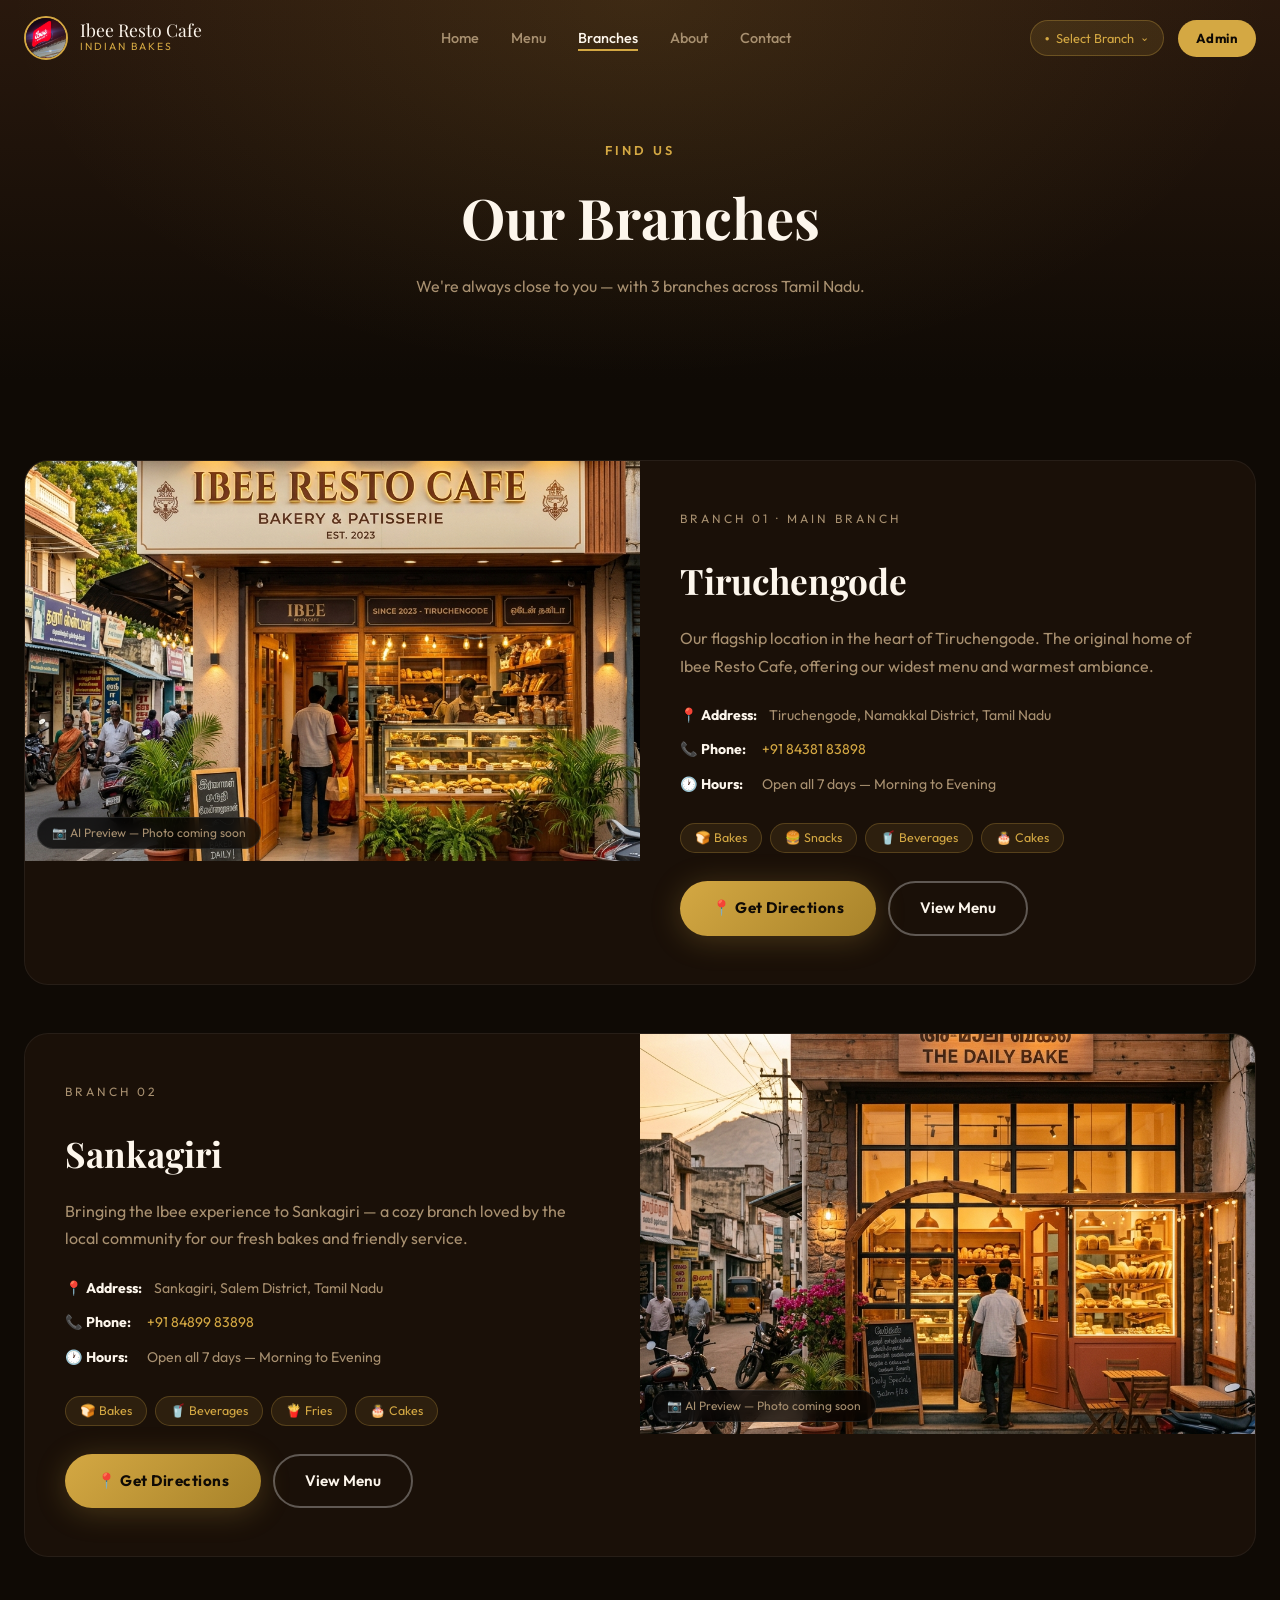
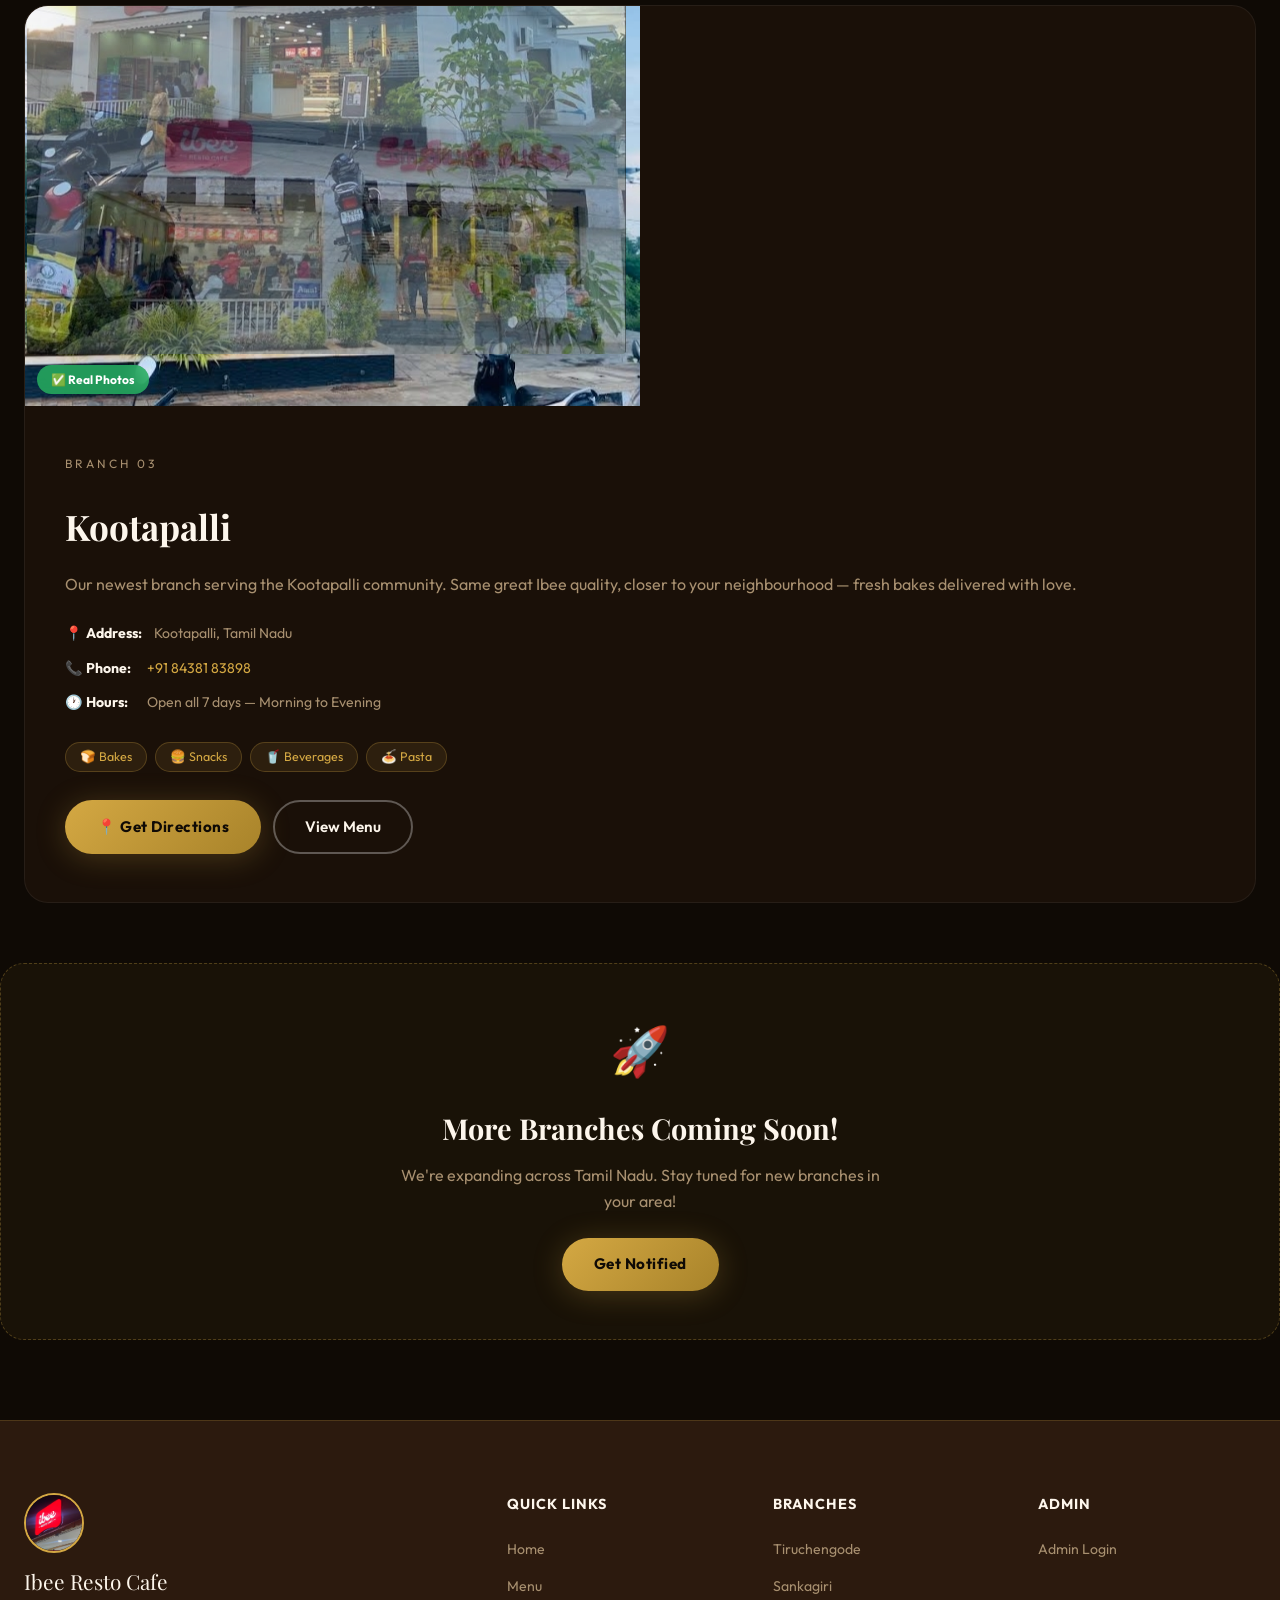
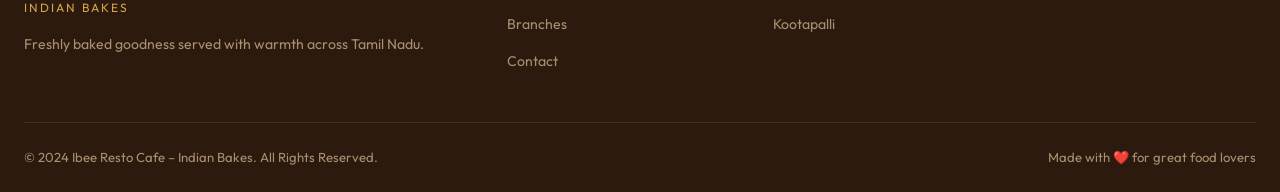
==== branches.html @ 0e2c8b27 "first commit" ====
<!DOCTYPE html>
<html lang="en">
<head>
  <meta charset="UTF-8" />
  <meta name="viewport" content="width=device-width, initial-scale=1.0" />
  <title>Our Branches – Ibee Resto Cafe | Tiruchengode | Sankagiri | Kootapalli</title>
  <meta name="description" content="Find your nearest Ibee Resto Cafe – Indian Bakes branch. Located in Tiruchengode, Sankagiri and Kootapalli. Get directions and contact info." />
  <link rel="icon" href="images/logo.jpg" type="image/jpeg" />
  <link rel="preconnect" href="https://fonts.googleapis.com" />
  <link rel="preconnect" href="https://fonts.gstatic.com" crossorigin />
  <link href="https://fonts.googleapis.com/css2?family=Playfair+Display:ital,wght@0,400;0,600;0,700;1,400&family=Outfit:wght@300;400;500;600;700&display=swap" rel="stylesheet" />
  <link rel="stylesheet" href="css/style.css" />
</head>
<body>

  <!-- NAVBAR -->
  <nav class="navbar scrolled" id="navbar">
    <div class="nav-container">
      <a href="index.html" class="nav-logo">
        <img src="images/logo.jpg" alt="Ibee Logo" class="nav-logo-img" />
        <div class="nav-logo-text">
          <span class="nav-brand">Ibee Resto Cafe</span>
          <span class="nav-tagline">Indian Bakes</span>
        </div>
      </a>
      <ul class="nav-links" id="nav-links">
        <li><a href="index.html" class="nav-link">Home</a></li>
        <li><a href="menu.html" class="nav-link">Menu</a></li>
        <li><a href="branches.html" class="nav-link active">Branches</a></li>
        <li><a href="index.html#about" class="nav-link">About</a></li>
        <li><a href="index.html#contact" class="nav-link">Contact</a></li>
      </ul>
      <div class="nav-actions">
        <div class="branch-indicator" id="nav-branch-indicator" onclick="changeBranch()">
          <span class="bi-dot">●</span>
          <span id="current-branch-nav">Select Branch</span>
          <span class="bi-arrow">⌄</span>
        </div>
        <a href="admin/login.html" class="btn-admin">Admin</a>
        <button class="hamburger" id="hamburger" onclick="toggleMenu()">
          <span></span><span></span><span></span>
        </button>
      </div>
    </div>
  </nav>

  <!-- BRANCH OVERLAY -->
  <div id="branch-overlay" class="branch-overlay">
    <div class="branch-overlay-inner">
      <div class="branch-logo-wrap">
        <img src="images/logo.jpg" alt="Ibee Resto Cafe Logo" class="branch-logo" />
        <h1 class="branch-title">Ibee Resto Cafe</h1>
        <p class="branch-subtitle">Indian Bakes</p>
      </div>
      <div class="branch-card">
        <p class="branch-prompt">🗺️ Select Your Nearest Branch</p>
        <div class="branch-detect-row">
          <button id="detect-location-btn" class="btn-detect" onclick="detectLocation()">
            <span class="icon">📍</span> Auto Detect Location
          </button>
          <span class="or-divider">or</span>
          <span class="manual-label">choose manually</span>
        </div>
        <div class="branch-grid">
          <button class="branch-btn" onclick="selectBranch('tiruchengode')" id="branch-tiruchengode">
            <span class="branch-icon">🏪</span>
            <span class="branch-name">Tiruchengode</span>
            <span class="branch-tag">Main Branch</span>
          </button>
          <button class="branch-btn" onclick="selectBranch('sankagiri')" id="branch-sankagiri">
            <span class="branch-icon">🏪</span>
            <span class="branch-name">Sankagiri</span>
            <span class="branch-tag">Branch</span>
          </button>
          <button class="branch-btn" onclick="selectBranch('kootapalli')" id="branch-kootapalli">
            <span class="branch-icon">🏪</span>
            <span class="branch-name">Kootapalli</span>
            <span class="branch-tag">Branch</span>
          </button>
        </div>
        <p class="branch-note" id="detect-status"></p>
      </div>
    </div>
  </div>

  <!-- PAGE HERO -->
  <div class="page-hero">
    <div class="page-hero-content">
      <p class="section-eyebrow">Find Us</p>
      <h1 class="page-hero-title">Our Branches</h1>
      <p class="page-hero-desc">We're always close to you — with 3 branches across Tamil Nadu.</p>
    </div>
  </div>

  <!-- BRANCHES PAGE -->
  <main class="branches-page">
    <div class="branches-section">
      <div class="container">

        <!-- Branch 1: Tiruchengode -->
        <div class="branch-detail-card" id="tiruchengode">
          <div class="branch-detail-inner">
            <div class="branch-img-wrap">
              <img src="images/tiruchengode_branch.png" alt="Tiruchengode Branch" />
              <div class="branch-img-label">📷 AI Preview — Photo coming soon</div>
            </div>
            <div class="branch-info">
              <p class="branch-number">Branch 01 · Main Branch</p>
              <h2>Tiruchengode</h2>
              <p>Our flagship location in the heart of Tiruchengode. The original home of Ibee Resto Cafe, offering our widest menu and warmest ambiance.</p>
              <div class="branch-details-list">
                <div class="branch-detail-item">
                  <strong>📍 Address:</strong>
                  <span>Tiruchengode, Namakkal District, Tamil Nadu</span>
                </div>
                <div class="branch-detail-item">
                  <strong>📞 Phone:</strong>
                  <span><a href="tel:+918438183898" style="color:var(--gold);">+91 84381 83898</a></span>
                </div>
                <div class="branch-detail-item">
                  <strong>🕐 Hours:</strong>
                  <span>Open all 7 days — Morning to Evening</span>
                </div>
              </div>
              <div class="branch-menu-pills">
                <span class="branch-pill">🍞 Bakes</span>
                <span class="branch-pill">🍔 Snacks</span>
                <span class="branch-pill">🥤 Beverages</span>
                <span class="branch-pill">🎂 Cakes</span>
              </div>
              <div class="branch-actions">
                <a href="https://maps.google.com/?q=Tiruchengode,Tamil+Nadu" target="_blank" rel="noopener" class="btn-primary">📍 Get Directions</a>
                <a href="menu.html" class="btn-outline" onclick="localStorage.setItem('ibee_branch','tiruchengode')">View Menu</a>
              </div>
            </div>
          </div>
        </div>

        <!-- Branch 2: Sankagiri -->
        <div class="branch-detail-card" id="sankagiri">
          <div class="branch-detail-inner reverse">
            <div class="branch-img-wrap">
              <img src="images/sankagiri_branch.png" alt="Sankagiri Branch" />
              <div class="branch-img-label">📷 AI Preview — Photo coming soon</div>
            </div>
            <div class="branch-info">
              <p class="branch-number">Branch 02</p>
              <h2>Sankagiri</h2>
              <p>Bringing the Ibee experience to Sankagiri — a cozy branch loved by the local community for our fresh bakes and friendly service.</p>
              <div class="branch-details-list">
                <div class="branch-detail-item">
                  <strong>📍 Address:</strong>
                  <span>Sankagiri, Salem District, Tamil Nadu</span>
                </div>
                <div class="branch-detail-item">
                  <strong>📞 Phone:</strong>
                  <span><a href="tel:+918489983898" style="color:var(--gold);">+91 84899 83898</a></span>
                </div>
                <div class="branch-detail-item">
                  <strong>🕐 Hours:</strong>
                  <span>Open all 7 days — Morning to Evening</span>
                </div>
              </div>
              <div class="branch-menu-pills">
                <span class="branch-pill">🍞 Bakes</span>
                <span class="branch-pill">🥤 Beverages</span>
                <span class="branch-pill">🍟 Fries</span>
                <span class="branch-pill">🎂 Cakes</span>
              </div>
              <div class="branch-actions">
                <a href="https://maps.google.com/?q=Sankagiri,Salem,Tamil+Nadu" target="_blank" rel="noopener" class="btn-primary">📍 Get Directions</a>
                <a href="menu.html" class="btn-outline" onclick="localStorage.setItem('ibee_branch','sankagiri')">View Menu</a>
              </div>
            </div>
          </div>
        </div>

        <!-- Branch 3: Kootapalli -->
        <div class="branch-detail-card" id="kootapalli">
          <div class="branch-detail-inner">
            <!-- Kootapalli: Real photos (uploaded by owner) -->
            <div class="branch-img-wrap kootapalli-gallery">
              <img src="images/cafe_exterior1.jpg" alt="Kootapalli Branch" class="kootapalli-main-img active" />
              <img src="images/cafe_exterior2.jpg" alt="Kootapalli Branch" class="kootapalli-main-img" />
              <img src="images/cafe_exterior3.jpg" alt="Kootapalli Branch" class="kootapalli-main-img" />
              <div class="kootapalli-thumbs">
                <img src="images/cafe_exterior1.jpg" onclick="switchKoot(0)" class="koot-thumb active" />
                <img src="images/cafe_exterior2.jpg" onclick="switchKoot(1)" class="koot-thumb" />
                <img src="images/cafe_exterior3.jpg" onclick="switchKoot(2)" class="koot-thumb" />
              </div>
              <div class="branch-img-real-badge">✅ Real Photos</div>
            </div>
            </div>
            <div class="branch-info">
              <p class="branch-number">Branch 03</p>
              <h2>Kootapalli</h2>
              <p>Our newest branch serving the Kootapalli community. Same great Ibee quality, closer to your neighbourhood — fresh bakes delivered with love.</p>
              <div class="branch-details-list">
                <div class="branch-detail-item">
                  <strong>📍 Address:</strong>
                  <span>Kootapalli, Tamil Nadu</span>
                </div>
                <div class="branch-detail-item">
                  <strong>📞 Phone:</strong>
                  <span><a href="tel:+918438183898" style="color:var(--gold);">+91 84381 83898</a></span>
                </div>
                <div class="branch-detail-item">
                  <strong>🕐 Hours:</strong>
                  <span>Open all 7 days — Morning to Evening</span>
                </div>
              </div>
              <div class="branch-menu-pills">
                <span class="branch-pill">🍞 Bakes</span>
                <span class="branch-pill">🍔 Snacks</span>
                <span class="branch-pill">🥤 Beverages</span>
                <span class="branch-pill">🍝 Pasta</span>
              </div>
              <div class="branch-actions">
                <a href="https://maps.google.com/?q=Kootapalli,Tamil+Nadu" target="_blank" rel="noopener" class="btn-primary">📍 Get Directions</a>
                <a href="menu.html" class="btn-outline" onclick="localStorage.setItem('ibee_branch','kootapalli')">View Menu</a>
              </div>
            </div>
          </div>
        </div>

        <!-- More Branches Coming Soon -->
        <div style="text-align:center; margin-top:60px; padding:48px; background:rgba(212,168,67,0.05); border:1px dashed rgba(212,168,67,0.3); border-radius:24px;">
          <div style="font-size:3rem;margin-bottom:16px;">🚀</div>
          <h3 style="font-family:var(--font-display);font-size:1.8rem;color:var(--cream);margin-bottom:12px;">More Branches Coming Soon!</h3>
          <p style="color:var(--text-muted);max-width:480px;margin:0 auto 24px;">We're expanding across Tamil Nadu. Stay tuned for new branches in your area!</p>
          <a href="index.html#contact" class="btn-primary">Get Notified</a>
        </div>

      </div>
    </div>
  </main>

  <!-- FOOTER -->
  <footer class="footer">
    <div class="container">
      <div class="footer-grid">
        <div class="footer-brand">
          <img src="images/logo.jpg" alt="Ibee Logo" class="footer-logo" />
          <p class="footer-brand-name">Ibee Resto Cafe</p>
          <p class="footer-tagline">Indian Bakes</p>
          <p class="footer-desc">Freshly baked goodness served with warmth across Tamil Nadu.</p>
        </div>
        <div class="footer-links-col">
          <h4>Quick Links</h4>
          <ul>
            <li><a href="index.html">Home</a></li>
            <li><a href="menu.html">Menu</a></li>
            <li><a href="branches.html">Branches</a></li>
            <li><a href="index.html#contact">Contact</a></li>
          </ul>
        </div>
        <div class="footer-links-col">
          <h4>Branches</h4>
          <ul>
            <li><a href="#tiruchengode">Tiruchengode</a></li>
            <li><a href="#sankagiri">Sankagiri</a></li>
            <li><a href="#kootapalli">Kootapalli</a></li>
          </ul>
        </div>
        <div class="footer-links-col">
          <h4>Admin</h4>
          <ul>
            <li><a href="admin/login.html">Admin Login</a></li>
          </ul>
        </div>
      </div>
      <div class="footer-bottom">
        <p>© 2024 Ibee Resto Cafe – Indian Bakes. All Rights Reserved.</p>
        <p>Made with ❤️ for great food lovers</p>
      </div>
    </div>
  </footer>

  <script src="js/main.js"></script>
  <script>
    // Kootapalli branch photo gallery switcher
    function switchKoot(index) {
      document.querySelectorAll('.kootapalli-main-img').forEach((img, i) => {
        img.classList.toggle('active', i === index);
      });
      document.querySelectorAll('.koot-thumb').forEach((thumb, i) => {
        thumb.classList.toggle('active', i === index);
      });
    }
  </script>
</body>
</html>
---- css/style.css ----
/* ===================================================
   IBEE RESTO CAFE – INDIAN BAKES | Main Stylesheet
   =================================================== */

/* ---- CSS Variables ---- */
:root {
  --gold: #D4A843;
  --gold-light: #F0C96A;
  --gold-dark: #A8832A;
  --brown: #2C1A0E;
  --brown-mid: #4A2C14;
  --cream: #FDF6EC;
  --cream-dark: #F5E6CC;
  --dark: #0F0A05;
  --dark-card: #1A1008;
  --dark-surface: #231507;
  --text-light: #F5E6CC;
  --text-muted: #A89070;
  --text-dark: #1A0E05;
  --red: #E74C3C;
  --green: #27AE60;
  --white: #FFFFFF;
  --shadow-gold: 0 4px 30px rgba(212,168,67,0.25);
  --shadow-card: 0 8px 40px rgba(0,0,0,0.4);
  --radius: 16px;
  --radius-sm: 8px;
  --radius-pill: 50px;
  --transition: all 0.35s cubic-bezier(0.4,0,0.2,1);
  --font-display: 'Playfair Display', Georgia, serif;
  --font-body: 'Outfit', sans-serif;
}

/* ---- Reset ---- */
*, *::before, *::after { box-sizing: border-box; margin: 0; padding: 0; }
html { scroll-behavior: smooth; font-size: 16px; }
body {
  font-family: var(--font-body);
  background: var(--dark);
  color: var(--text-light);
  overflow-x: hidden;
  line-height: 1.6;
}
img { max-width: 100%; display: block; object-fit: cover; }
a { text-decoration: none; color: inherit; }
ul { list-style: none; }
button { cursor: pointer; font-family: var(--font-body); border: none; outline: none; }

/* ---- Utility ---- */
.container { max-width: 1280px; margin: 0 auto; padding: 0 24px; }
.section { padding: 100px 0; }
.section-header { text-align: center; margin-bottom: 60px; }
.section-eyebrow {
  font-size: 0.8rem; font-weight: 600; letter-spacing: 3px;
  text-transform: uppercase; color: var(--gold); margin-bottom: 12px;
}
.section-title {
  font-family: var(--font-display); font-size: clamp(2rem, 4vw, 3rem);
  color: var(--cream); line-height: 1.2; margin-bottom: 16px;
}
.section-title em { color: var(--gold); font-style: italic; }
.section-desc { color: var(--text-muted); font-size: 1.05rem; max-width: 560px; margin: 0 auto; }

/* ================================================================
   BRANCH OVERLAY
   ================================================================ */
.branch-overlay {
  position: fixed; inset: 0; z-index: 9999;
  background: linear-gradient(135deg, #0F0A05 0%, #2C1A0E 50%, #0F0A05 100%);
  display: flex; align-items: center; justify-content: center;
  opacity: 0; pointer-events: none;
  transition: opacity 0.5s ease;
}
.branch-overlay.active { opacity: 1; pointer-events: all; }
.branch-overlay-inner {
  display: flex; flex-direction: column; align-items: center; gap: 40px;
  padding: 40px 24px; max-width: 600px; width: 100%;
  animation: fadeUp 0.6s ease 0.2s both;
}
.branch-logo-wrap { text-align: center; }
.branch-logo {
  width: 90px; height: 90px; border-radius: 50%; object-fit: cover;
  border: 3px solid var(--gold); box-shadow: 0 0 30px rgba(212,168,67,0.4);
  margin: 0 auto 16px;
}
.branch-title {
  font-family: var(--font-display); font-size: 2.2rem; color: var(--cream);
  line-height: 1.1;
}
.branch-subtitle { color: var(--gold); font-size: 0.9rem; letter-spacing: 3px; text-transform: uppercase; margin-top: 4px; }
.branch-card {
  background: rgba(255,255,255,0.04); border: 1px solid rgba(212,168,67,0.2);
  border-radius: 24px; padding: 40px 36px; width: 100%; text-align: center;
  backdrop-filter: blur(20px);
}
.branch-prompt { font-size: 1.1rem; color: var(--cream); margin-bottom: 24px; font-weight: 500; }
.branch-detect-row { display: flex; align-items: center; justify-content: center; gap: 16px; margin-bottom: 28px; flex-wrap: wrap; }
.btn-detect {
  background: rgba(212,168,67,0.15); border: 1px solid var(--gold);
  color: var(--gold); padding: 10px 20px; border-radius: var(--radius-pill);
  font-size: 0.9rem; font-weight: 500; transition: var(--transition);
  display: flex; align-items: center; gap: 8px;
}
.btn-detect:hover { background: var(--gold); color: var(--dark); }
.or-divider { color: var(--text-muted); font-size: 0.85rem; }
.manual-label { color: var(--text-muted); font-size: 0.85rem; font-style: italic; }
.branch-grid { display: grid; grid-template-columns: repeat(3, 1fr); gap: 16px; }
.branch-btn {
  background: rgba(255,255,255,0.04); border: 1px solid rgba(212,168,67,0.2);
  border-radius: var(--radius); padding: 20px 12px; color: var(--cream);
  display: flex; flex-direction: column; align-items: center; gap: 8px;
  transition: var(--transition); cursor: pointer;
}
.branch-btn:hover, .branch-btn.selected {
  background: rgba(212,168,67,0.15); border-color: var(--gold);
  transform: translateY(-4px); box-shadow: var(--shadow-gold);
}
.branch-icon { font-size: 1.8rem; }
.branch-name { font-weight: 600; font-size: 0.95rem; }
.branch-tag { font-size: 0.7rem; color: var(--gold); background: rgba(212,168,67,0.15); padding: 2px 8px; border-radius: 20px; }
.branch-note { margin-top: 16px; font-size: 0.85rem; color: var(--text-muted); min-height: 20px; }

/* ================================================================
   NAVBAR
   ================================================================ */
.navbar {
  position: fixed; top: 0; left: 0; right: 0; z-index: 1000;
  padding: 16px 0;
  transition: var(--transition);
  background: transparent;
}
.navbar.scrolled {
  background: rgba(15,10,5,0.95);
  backdrop-filter: blur(20px);
  padding: 10px 0;
  border-bottom: 1px solid rgba(212,168,67,0.15);
  box-shadow: 0 4px 30px rgba(0,0,0,0.4);
}
.nav-container {
  max-width: 1280px; margin: 0 auto; padding: 0 24px;
  display: flex; align-items: center; justify-content: space-between; gap: 24px;
}
.nav-logo { display: flex; align-items: center; gap: 12px; }
.nav-logo-img { width: 44px; height: 44px; border-radius: 50%; object-fit: cover; border: 2px solid var(--gold); }
.nav-brand { display: block; font-family: var(--font-display); font-size: 1.1rem; color: var(--cream); line-height: 1.1; }
.nav-tagline { display: block; font-size: 0.65rem; letter-spacing: 2px; text-transform: uppercase; color: var(--gold); }
.nav-links { display: flex; align-items: center; gap: 32px; }
.nav-link { font-size: 0.9rem; font-weight: 500; color: var(--text-muted); transition: var(--transition); position: relative; }
.nav-link::after {
  content: ''; position: absolute; bottom: -4px; left: 0; width: 0; height: 2px;
  background: var(--gold); transition: var(--transition);
}
.nav-link:hover, .nav-link.active { color: var(--cream); }
.nav-link:hover::after, .nav-link.active::after { width: 100%; }
.nav-actions { display: flex; align-items: center; gap: 14px; }
.branch-indicator {
  display: flex; align-items: center; gap: 6px;
  background: rgba(212,168,67,0.12); border: 1px solid rgba(212,168,67,0.3);
  border-radius: var(--radius-pill); padding: 7px 14px;
  font-size: 0.8rem; color: var(--gold); cursor: pointer; transition: var(--transition);
}
.branch-indicator:hover { background: rgba(212,168,67,0.22); }
.bi-dot { font-size: 0.5rem; animation: pulse 2s infinite; }
.bi-arrow { font-size: 0.7rem; }
.btn-admin {
  background: var(--gold); color: var(--dark); padding: 8px 18px;
  border-radius: var(--radius-pill); font-size: 0.82rem; font-weight: 700;
  transition: var(--transition); letter-spacing: 0.5px;
}
.btn-admin:hover { background: var(--gold-light); transform: translateY(-1px); box-shadow: var(--shadow-gold); }
.hamburger {
  display: none; flex-direction: column; gap: 5px;
  background: transparent; width: 30px; padding: 4px;
}
.hamburger span { display: block; height: 2px; background: var(--cream); border-radius: 2px; transition: var(--transition); }
.hamburger.open span:nth-child(1) { transform: rotate(45deg) translate(5px, 5px); }
.hamburger.open span:nth-child(2) { opacity: 0; }
.hamburger.open span:nth-child(3) { transform: rotate(-45deg) translate(5px, -5px); }

/* ================================================================
   HERO
   ================================================================ */
.hero {
  position: relative; min-height: 100vh;
  display: flex; align-items: center; justify-content: center; overflow: hidden;
}
.hero-bg-slider { position: absolute; inset: 0; }
.hero-slide {
  position: absolute; inset: 0;
  background-size: cover; background-position: center;
  opacity: 0; transition: opacity 1.2s ease;
}
.hero-slide.active { opacity: 1; }
.hero-overlay {
  position: absolute; inset: 0;
  background: linear-gradient(180deg, rgba(15,10,5,0.55) 0%, rgba(15,10,5,0.7) 60%, rgba(15,10,5,0.95) 100%);
  z-index: 1;
}
.hero-content {
  position: relative; z-index: 2; text-align: center;
  padding: 0 24px; max-width: 800px;
  animation: fadeUp 1s ease 0.3s both;
}
.hero-badge {
  display: inline-block; background: rgba(212,168,67,0.15);
  border: 1px solid rgba(212,168,67,0.4); border-radius: var(--radius-pill);
  padding: 8px 24px; font-size: 0.78rem; letter-spacing: 2px;
  text-transform: uppercase; color: var(--gold); margin-bottom: 24px;
}
.hero-title { font-family: var(--font-display); line-height: 1.1; margin-bottom: 20px; }
.hero-title-main {
  display: block; font-size: clamp(2.8rem, 7vw, 5.5rem);
  color: var(--cream); text-shadow: 0 4px 20px rgba(0,0,0,0.5);
}
.hero-title-sub {
  display: block; font-size: clamp(1rem, 2.5vw, 1.6rem);
  color: var(--gold); letter-spacing: 6px; text-transform: uppercase;
  font-style: italic; margin-top: 8px;
}
.hero-desc { color: rgba(245,230,204,0.8); font-size: 1.1rem; margin-bottom: 36px; line-height: 1.7; }
.hero-branch-tag { color: var(--gold); display: block; margin-top: 8px; font-size: 0.95rem; }
.hero-cta { display: flex; gap: 16px; justify-content: center; flex-wrap: wrap; }
.hero-scroll-hint {
  position: absolute; bottom: 32px; left: 50%; transform: translateX(-50%);
  z-index: 2; text-align: center; color: var(--text-muted); font-size: 0.75rem;
  letter-spacing: 2px; text-transform: uppercase;
}
.scroll-arrow { font-size: 1.2rem; animation: bounce 2s infinite; margin-top: 6px; }
.hero-slide-dots {
  position: absolute; bottom: 80px; left: 50%; transform: translateX(-50%);
  z-index: 2; display: flex; gap: 8px;
}

/* ================================================================
   BUTTONS
   ================================================================ */
.btn-primary {
  display: inline-flex; align-items: center; gap: 8px;
  background: linear-gradient(135deg, var(--gold), var(--gold-dark));
  color: var(--dark); padding: 14px 32px; border-radius: var(--radius-pill);
  font-weight: 700; font-size: 0.95rem; transition: var(--transition);
  letter-spacing: 0.5px; box-shadow: var(--shadow-gold);
}
.btn-primary:hover { transform: translateY(-3px); box-shadow: 0 8px 40px rgba(212,168,67,0.4); filter: brightness(1.1); }
.btn-outline {
  display: inline-flex; align-items: center; gap: 8px;
  background: transparent; color: var(--cream);
  border: 2px solid rgba(255,255,255,0.3); padding: 13px 30px;
  border-radius: var(--radius-pill); font-weight: 600; font-size: 0.95rem;
  transition: var(--transition);
}
.btn-outline:hover { border-color: var(--gold); color: var(--gold); transform: translateY(-3px); }
.btn-sm {
  display: inline-block; background: rgba(212,168,67,0.15);
  border: 1px solid rgba(212,168,67,0.4); color: var(--gold);
  padding: 7px 16px; border-radius: var(--radius-pill); font-size: 0.82rem;
  font-weight: 600; transition: var(--transition);
}
.btn-sm:hover { background: var(--gold); color: var(--dark); }

/* ================================================================
   FEATURES STRIP
   ================================================================ */
.features-strip {
  background: linear-gradient(90deg, var(--brown) 0%, var(--brown-mid) 50%, var(--brown) 100%);
  border-top: 1px solid rgba(212,168,67,0.2);
  border-bottom: 1px solid rgba(212,168,67,0.2);
  padding: 20px 0; display: flex; align-items: center;
  justify-content: center; gap: 32px; flex-wrap: wrap;
}
.feature-item { display: flex; align-items: center; gap: 10px; font-size: 0.9rem; font-weight: 500; color: var(--cream-dark); }
.feat-img { width: 36px; height: 36px; border-radius: 50%; object-fit: cover; border: 1px solid rgba(212,168,67,0.3); }
.feat-emoji { font-size: 1.4rem; }
.feat-divider { color: rgba(212,168,67,0.3); font-size: 1.2rem; }

/* ================================================================
   MENU SHOWCASE
   ================================================================ */
.menu-showcase { background: var(--dark); }
.menu-tabs { display: flex; justify-content: center; gap: 12px; margin-bottom: 48px; flex-wrap: wrap; }
.tab-btn {
  background: rgba(255,255,255,0.05); border: 1px solid rgba(255,255,255,0.1);
  color: var(--text-muted); padding: 10px 24px; border-radius: var(--radius-pill);
  font-size: 0.88rem; font-weight: 600; transition: var(--transition);
}
.tab-btn:hover { border-color: var(--gold); color: var(--gold); }
.tab-btn.active { background: var(--gold); border-color: var(--gold); color: var(--dark); }
.menu-grid {
  display: grid; grid-template-columns: repeat(auto-fill, minmax(300px, 1fr)); gap: 28px;
}
.menu-card {
  background: var(--dark-card); border: 1px solid rgba(255,255,255,0.06);
  border-radius: var(--radius); overflow: hidden; transition: var(--transition);
}
.menu-card:hover { transform: translateY(-8px); border-color: rgba(212,168,67,0.3); box-shadow: var(--shadow-card); }
.menu-card.hidden { display: none; }
.menu-card-img-wrap { position: relative; height: 220px; overflow: hidden; }
.menu-card-img-wrap img { width: 100%; height: 100%; object-fit: cover; transition: transform 0.5s ease; }
.menu-card:hover .menu-card-img-wrap img { transform: scale(1.08); }
.menu-badge {
  position: absolute; top: 12px; left: 12px;
  background: rgba(0,0,0,0.75); backdrop-filter: blur(8px);
  border-radius: var(--radius-pill); padding: 4px 12px; font-size: 0.75rem;
  font-weight: 600; border: 1px solid rgba(255,255,255,0.1);
}
.menu-card-body { padding: 20px; }
.menu-card-body h3 { font-family: var(--font-display); font-size: 1.2rem; color: var(--cream); margin-bottom: 8px; }
.menu-card-body p { font-size: 0.88rem; color: var(--text-muted); line-height: 1.5; margin-bottom: 16px; }
.menu-card-footer { display: flex; align-items: center; justify-content: space-between; }
.price { font-size: 1.25rem; font-weight: 700; color: var(--gold); }
.menu-cta { text-align: center; margin-top: 52px; }

/* ================================================================
   ABOUT SECTION
   ================================================================ */
.about-section { background: var(--dark-surface); }
.about-grid { display: grid; grid-template-columns: 1fr 1fr; gap: 80px; align-items: center; }
.about-images { position: relative; }
.about-img-main { width: 100%; height: 480px; border-radius: var(--radius); object-fit: cover; box-shadow: var(--shadow-card); }
.about-img-float {
  position: absolute; bottom: -30px; right: -30px;
  width: 200px; height: 200px; border-radius: var(--radius);
  object-fit: cover; border: 4px solid var(--dark-surface);
  box-shadow: var(--shadow-card);
}
.about-content { padding-left: 20px; }
.about-text { color: var(--text-muted); line-height: 1.8; margin-bottom: 20px; }
.about-stats { display: flex; align-items: center; gap: 24px; margin: 40px 0; }
.stat-item { text-align: center; }
.stat-num { display: block; font-family: var(--font-display); font-size: 2.5rem; color: var(--gold); line-height: 1; }
.stat-label { font-size: 0.8rem; color: var(--text-muted); text-transform: uppercase; letter-spacing: 1px; }
.stat-divider { width: 1px; height: 50px; background: rgba(212,168,67,0.2); }

/* ================================================================
   REVIEWS
   ================================================================ */
.reviews-section { background: var(--dark); }
.reviews-grid { display: grid; grid-template-columns: repeat(auto-fill, minmax(320px, 1fr)); gap: 24px; }
.review-card {
  background: var(--dark-card); border: 1px solid rgba(255,255,255,0.06);
  border-radius: var(--radius); padding: 28px; transition: var(--transition);
}
.review-card:hover { border-color: rgba(212,168,67,0.3); transform: translateY(-4px); }
.review-card.featured {
  background: linear-gradient(135deg, rgba(212,168,67,0.1), rgba(44,26,14,0.8));
  border-color: rgba(212,168,67,0.3);
}
.review-stars { color: var(--gold); font-size: 1.1rem; margin-bottom: 14px; letter-spacing: 2px; }
.review-text { color: var(--text-muted); font-size: 0.92rem; line-height: 1.7; margin-bottom: 20px; font-style: italic; }
.reviewer { display: flex; align-items: center; gap: 14px; }
.reviewer-img { width: 46px; height: 46px; border-radius: 50%; object-fit: cover; border: 2px solid rgba(212,168,67,0.3); }
.reviewer-name { display: block; font-weight: 600; color: var(--cream); font-size: 0.9rem; }
.reviewer-branch { display: block; font-size: 0.75rem; color: var(--gold); }

/* ================================================================
   GALLERY STRIP (Auto-scroll)
   ================================================================ */
.gallery-strip {
  overflow: hidden; background: var(--dark-surface);
  padding: 24px 0; border-top: 1px solid rgba(212,168,67,0.1);
  border-bottom: 1px solid rgba(212,168,67,0.1);
}
.gallery-track {
  display: flex; gap: 16px; width: max-content;
  animation: scrollGallery 30s linear infinite;
}
.gallery-track:hover { animation-play-state: paused; }
.gallery-track img {
  width: 220px; height: 160px; border-radius: var(--radius-sm);
  object-fit: cover; border: 1px solid rgba(212,168,67,0.15);
  flex-shrink: 0; transition: var(--transition);
}
.gallery-track img:hover { transform: scale(1.05); border-color: var(--gold); }

/* ================================================================
   CONTACT
   ================================================================ */
.contact-section { background: var(--dark); }
.contact-grid { display: grid; grid-template-columns: repeat(auto-fill, minmax(260px, 1fr)); gap: 24px; }
.contact-card {
  background: var(--dark-card); border: 1px solid rgba(255,255,255,0.06);
  border-radius: var(--radius); padding: 32px 24px; text-align: center;
  transition: var(--transition);
}
.contact-card:hover { border-color: rgba(212,168,67,0.3); transform: translateY(-4px); }
.contact-icon { font-size: 2.5rem; margin-bottom: 16px; }
.contact-card h3 { font-family: var(--font-display); font-size: 1.3rem; color: var(--cream); margin-bottom: 12px; }
.contact-card p { color: var(--text-muted); font-size: 0.9rem; line-height: 1.7; margin-bottom: 20px; }
.contact-link {
  display: inline-block; color: var(--gold); border: 1px solid rgba(212,168,67,0.4);
  border-radius: var(--radius-pill); padding: 8px 20px; font-size: 0.85rem;
  font-weight: 600; transition: var(--transition);
}
.contact-link:hover { background: var(--gold); color: var(--dark); }
.contact-hours .timing-img { width: 100%; height: 100px; object-fit: cover; border-radius: var(--radius-sm); margin-bottom: 12px; }

/* ================================================================
   FOOTER
   ================================================================ */
.footer {
  background: var(--brown); border-top: 1px solid rgba(212,168,67,0.2);
  padding: 72px 0 0;
}
.footer-grid { display: grid; grid-template-columns: 2fr 1fr 1fr 1fr; gap: 48px; margin-bottom: 48px; }
.footer-logo { width: 60px; height: 60px; border-radius: 50%; object-fit: cover; border: 2px solid var(--gold); margin-bottom: 12px; }
.footer-brand-name { font-family: var(--font-display); font-size: 1.3rem; color: var(--cream); }
.footer-tagline { color: var(--gold); font-size: 0.75rem; letter-spacing: 2px; text-transform: uppercase; margin-bottom: 16px; }
.footer-desc { color: var(--text-muted); font-size: 0.88rem; line-height: 1.7; }
.footer-links-col h4 { color: var(--cream); font-size: 0.9rem; font-weight: 700; margin-bottom: 20px; text-transform: uppercase; letter-spacing: 1px; }
.footer-links-col ul { display: flex; flex-direction: column; gap: 12px; }
.footer-links-col ul li a { color: var(--text-muted); font-size: 0.88rem; transition: var(--transition); }
.footer-links-col ul li a:hover { color: var(--gold); padding-left: 6px; }
.footer-bottom {
  border-top: 1px solid rgba(212,168,67,0.15); padding: 24px 0;
  display: flex; align-items: center; justify-content: space-between; flex-wrap: wrap; gap: 12px;
}
.footer-bottom p { color: var(--text-muted); font-size: 0.82rem; }

/* ================================================================
   PAGE-SPECIFIC: MENU PAGE
   ================================================================ */
.page-hero {
  padding: 140px 0 80px;
  background: linear-gradient(180deg, rgba(44,26,14,0.9) 0%, var(--dark) 100%);
  text-align: center; position: relative; overflow: hidden;
}
.page-hero::before {
  content: ''; position: absolute; inset: 0;
  background: radial-gradient(ellipse at 50% 0%, rgba(212,168,67,0.12) 0%, transparent 70%);
}
.page-hero-content { position: relative; z-index: 1; }
.page-hero-title { font-family: var(--font-display); font-size: clamp(2.2rem, 5vw, 3.5rem); color: var(--cream); }
.page-hero-desc { color: var(--text-muted); margin-top: 12px; font-size: 1rem; }

/* Branch Notice Banner */
.branch-notice {
  background: linear-gradient(90deg, rgba(212,168,67,0.15), rgba(212,168,67,0.08));
  border: 1px solid rgba(212,168,67,0.3); border-radius: var(--radius);
  padding: 16px 24px; display: flex; align-items: center; gap: 16px;
  margin-bottom: 40px;
}
.branch-notice-icon { font-size: 1.5rem; }
.branch-notice-text { flex: 1; }
.branch-notice-text strong { color: var(--gold); display: block; font-size: 0.95rem; }
.branch-notice-text span { color: var(--text-muted); font-size: 0.85rem; }
.btn-change-branch {
  background: rgba(212,168,67,0.2); border: 1px solid var(--gold); color: var(--gold);
  padding: 8px 18px; border-radius: var(--radius-pill); font-size: 0.82rem;
  font-weight: 600; cursor: pointer; transition: var(--transition);
}
.btn-change-branch:hover { background: var(--gold); color: var(--dark); }

/* Full Menu Grid */
.menu-page { background: var(--dark); }
.menu-section { padding: 80px 0; }
.menu-category-title {
  font-family: var(--font-display); font-size: 1.8rem; color: var(--cream);
  margin-bottom: 32px; display: flex; align-items: center; gap: 16px;
}
.menu-category-title::after { content: ''; flex: 1; height: 1px; background: rgba(212,168,67,0.2); }
.category-emoji { font-size: 1.5rem; }
.full-menu-grid { display: grid; grid-template-columns: repeat(auto-fill, minmax(280px, 1fr)); gap: 24px; }

/* Out of Stock styling */
.menu-card.out-of-stock { opacity: 0.5; pointer-events: none; }
.menu-card.out-of-stock .menu-card-img-wrap::after {
  content: 'Not Available'; position: absolute; inset: 0;
  background: rgba(0,0,0,0.7); display: flex; align-items: center; justify-content: center;
  color: var(--text-muted); font-weight: 600; font-size: 1rem;
}

/* ================================================================
   PAGE-SPECIFIC: BRANCHES PAGE
   ================================================================ */
.branches-page { background: var(--dark); }
.branches-section { padding: 80px 0; }
.branch-detail-card {
  background: var(--dark-card); border: 1px solid rgba(255,255,255,0.06);
  border-radius: 24px; overflow: hidden; margin-bottom: 48px; transition: var(--transition);
}
.branch-detail-card:hover { border-color: rgba(212,168,67,0.3); }
.branch-detail-inner { display: grid; grid-template-columns: 1fr 1fr; }
.branch-detail-inner.reverse { direction: rtl; }
.branch-detail-inner.reverse > * { direction: ltr; }
.branch-img-wrap { height: 400px; overflow: hidden; }
.branch-img-wrap img { width: 100%; height: 100%; object-fit: cover; transition: transform 0.6s ease; }
.branch-detail-card:hover .branch-img-wrap img { transform: scale(1.05); }
.branch-info { padding: 48px 40px; display: flex; flex-direction: column; justify-content: center; }
.branch-number { font-size: 0.75rem; letter-spacing: 3px; color: var(--gold); text-transform: uppercase; margin-bottom: 12px; }
.branch-info h2 { font-family: var(--font-display); font-size: 2.2rem; color: var(--cream); margin-bottom: 16px; }
.branch-info p { color: var(--text-muted); line-height: 1.7; margin-bottom: 24px; }
.branch-details-list { display: flex; flex-direction: column; gap: 12px; margin-bottom: 28px; }
.branch-detail-item { display: flex; align-items: flex-start; gap: 12px; font-size: 0.88rem; color: var(--text-muted); }
.branch-detail-item strong { color: var(--cream); min-width: 70px; }
.branch-menu-pills { display: flex; gap: 8px; flex-wrap: wrap; margin-bottom: 28px; }
.branch-pill {
  background: rgba(212,168,67,0.1); border: 1px solid rgba(212,168,67,0.25);
  color: var(--gold); padding: 4px 14px; border-radius: var(--radius-pill); font-size: 0.78rem;
}
.branch-actions { display: flex; gap: 12px; flex-wrap: wrap; }

/* ================================================================
   ADMIN PAGES
   ================================================================ */
.admin-body {
  background: #0A0A0F; color: #E0E0E0; font-family: var(--font-body);
  min-height: 100vh;
}
.admin-login-page {
  min-height: 100vh; display: flex; align-items: center; justify-content: center;
  background: linear-gradient(135deg, #0A0A0F 0%, #1A0E05 50%, #0A0A0F 100%);
  position: relative;
}
.admin-login-page::before {
  content: ''; position: absolute; inset: 0;
  background: radial-gradient(ellipse at 50% 50%, rgba(212,168,67,0.08) 0%, transparent 70%);
}
.admin-login-card {
  position: relative; z-index: 1;
  background: rgba(255,255,255,0.04); border: 1px solid rgba(212,168,67,0.2);
  border-radius: 24px; padding: 52px 44px; width: 100%; max-width: 440px;
  backdrop-filter: blur(20px);
  animation: fadeUp 0.6s ease both;
}
.admin-login-logo { text-align: center; margin-bottom: 32px; }
.admin-login-logo img { width: 70px; height: 70px; border-radius: 50%; margin: 0 auto 12px; border: 2px solid var(--gold); }
.admin-login-logo h2 { font-family: var(--font-display); color: var(--cream); font-size: 1.5rem; }
.admin-login-logo p { color: var(--text-muted); font-size: 0.82rem; margin-top: 4px; }
.form-group { margin-bottom: 20px; }
.form-label { display: block; color: var(--text-muted); font-size: 0.82rem; font-weight: 600; margin-bottom: 8px; letter-spacing: 0.5px; }
.form-input {
  width: 100%; background: rgba(255,255,255,0.06); border: 1px solid rgba(255,255,255,0.1);
  border-radius: var(--radius-sm); padding: 13px 16px; color: var(--cream);
  font-size: 0.95rem; font-family: var(--font-body); transition: var(--transition);
}
.form-input:focus { outline: none; border-color: var(--gold); background: rgba(212,168,67,0.06); }
.form-input::placeholder { color: var(--text-muted); }
.btn-login {
  width: 100%; background: linear-gradient(135deg, var(--gold), var(--gold-dark));
  color: var(--dark); padding: 14px; border-radius: var(--radius-pill);
  font-weight: 700; font-size: 1rem; margin-top: 8px; transition: var(--transition);
}
.btn-login:hover { filter: brightness(1.1); box-shadow: var(--shadow-gold); }
.login-error { color: #e74c3c; font-size: 0.82rem; margin-top: 12px; text-align: center; display: none; }

/* Admin Dashboard */
.admin-layout { display: flex; min-height: 100vh; }
.admin-sidebar {
  width: 260px; background: rgba(15,10,5,0.95); border-right: 1px solid rgba(212,168,67,0.15);
  display: flex; flex-direction: column; position: fixed; height: 100vh; overflow-y: auto;
  z-index: 100;
}
.admin-sidebar-logo { padding: 28px 24px 20px; border-bottom: 1px solid rgba(255,255,255,0.06); }
.admin-sidebar-logo img { width: 44px; height: 44px; border-radius: 50%; border: 2px solid var(--gold); margin-bottom: 8px; }
.admin-sidebar-logo span { display: block; font-family: var(--font-display); color: var(--cream); font-size: 0.95rem; }
.admin-sidebar-logo small { color: var(--gold); font-size: 0.7rem; letter-spacing: 1px; }
.admin-nav { padding: 20px 0; flex: 1; }
.admin-nav-label { color: var(--text-muted); font-size: 0.65rem; letter-spacing: 2px; text-transform: uppercase; padding: 12px 24px 6px; }
.admin-nav-item {
  display: flex; align-items: center; gap: 12px;
  padding: 12px 24px; color: var(--text-muted); font-size: 0.88rem;
  font-weight: 500; transition: var(--transition); cursor: pointer; border: none;
  background: transparent; width: 100%; text-align: left; text-decoration: none;
}
.admin-nav-item:hover, .admin-nav-item.active {
  background: rgba(212,168,67,0.1); color: var(--gold); border-right: 3px solid var(--gold);
}
.admin-nav-icon { font-size: 1.1rem; width: 20px; text-align: center; }
.admin-sidebar-footer { padding: 20px 24px; border-top: 1px solid rgba(255,255,255,0.06); }
.btn-logout {
  width: 100%; background: rgba(231,76,60,0.15); border: 1px solid rgba(231,76,60,0.3);
  color: #e74c3c; padding: 10px; border-radius: var(--radius-sm);
  font-size: 0.85rem; font-weight: 600; transition: var(--transition); cursor: pointer;
}
.btn-logout:hover { background: rgba(231,76,60,0.3); }
.admin-main { margin-left: 260px; flex: 1; padding: 32px; }
.admin-topbar {
  display: flex; align-items: center; justify-content: space-between;
  margin-bottom: 32px; flex-wrap: wrap; gap: 16px;
}
.admin-topbar h1 { font-family: var(--font-display); font-size: 1.8rem; color: var(--cream); }
.admin-topbar p { color: var(--text-muted); font-size: 0.85rem; margin-top: 4px; }
.admin-branch-selector {
  background: rgba(255,255,255,0.05); border: 1px solid rgba(212,168,67,0.2);
  border-radius: var(--radius-pill); padding: 10px 20px; color: var(--cream);
  font-family: var(--font-body); font-size: 0.88rem; cursor: pointer;
}
.admin-branch-selector:focus { outline: 2px solid var(--gold); }
.stats-grid { display: grid; grid-template-columns: repeat(auto-fill, minmax(220px, 1fr)); gap: 20px; margin-bottom: 32px; }
.stat-card {
  background: rgba(255,255,255,0.04); border: 1px solid rgba(255,255,255,0.08);
  border-radius: var(--radius); padding: 24px; transition: var(--transition);
}
.stat-card:hover { border-color: rgba(212,168,67,0.3); transform: translateY(-2px); }
.stat-card-icon { font-size: 2rem; margin-bottom: 12px; }
.stat-card-label { font-size: 0.78rem; color: var(--text-muted); text-transform: uppercase; letter-spacing: 1px; margin-bottom: 6px; }
.stat-card-value { font-family: var(--font-display); font-size: 2rem; color: var(--cream); line-height: 1; }
.stat-card-change { font-size: 0.78rem; margin-top: 8px; }
.change-up { color: #27ae60; }
.change-down { color: #e74c3c; }
.admin-grid-2 { display: grid; grid-template-columns: 1fr 1fr; gap: 24px; margin-bottom: 24px; }
.admin-panel {
  background: rgba(255,255,255,0.03); border: 1px solid rgba(255,255,255,0.07);
  border-radius: var(--radius); padding: 24px;
}
.admin-panel h3 { font-family: var(--font-display); font-size: 1.1rem; color: var(--cream); margin-bottom: 20px; display: flex; align-items: center; gap: 10px; }
.admin-table { width: 100%; border-collapse: collapse; }
.admin-table th { font-size: 0.72rem; text-transform: uppercase; letter-spacing: 1px; color: var(--text-muted); padding: 10px 12px; text-align: left; border-bottom: 1px solid rgba(255,255,255,0.06); }
.admin-table td { padding: 12px; font-size: 0.85rem; color: var(--text-light); border-bottom: 1px solid rgba(255,255,255,0.04); }
.admin-table tr:hover td { background: rgba(255,255,255,0.02); }
.status-badge {
  display: inline-block; padding: 3px 12px; border-radius: var(--radius-pill); font-size: 0.72rem; font-weight: 600;
}
.status-pending { background: rgba(241,196,15,0.2); color: #f1c40f; }
.status-ready { background: rgba(39,174,96,0.2); color: #27ae60; }
.status-delivered { background: rgba(52,152,219,0.2); color: #3498db; }
.status-cancelled { background: rgba(231,76,60,0.2); color: #e74c3c; }
.menu-toggle-row { display: flex; align-items: center; justify-content: space-between; padding: 10px 0; border-bottom: 1px solid rgba(255,255,255,0.05); }
.menu-toggle-name { font-size: 0.88rem; color: var(--text-light); }
.toggle-switch { position: relative; width: 44px; height: 24px; }
.toggle-switch input { opacity: 0; width: 0; height: 0; }
.toggle-slider {
  position: absolute; inset: 0; background: rgba(255,255,255,0.1);
  border-radius: 24px; cursor: pointer; transition: var(--transition);
}
.toggle-slider::before {
  content: ''; position: absolute; width: 18px; height: 18px;
  left: 3px; top: 3px; background: white; border-radius: 50%; transition: var(--transition);
}
.toggle-switch input:checked + .toggle-slider { background: var(--gold); }
.toggle-switch input:checked + .toggle-slider::before { transform: translateX(20px); }

/* ================================================================
   ANIMATIONS
   ================================================================ */
@keyframes fadeUp {
  from { opacity: 0; transform: translateY(30px); }
  to { opacity: 1; transform: translateY(0); }
}
@keyframes bounce {
  0%, 100% { transform: translateY(0); }
  50% { transform: translateY(8px); }
}
@keyframes pulse {
  0%, 100% { opacity: 1; }
  50% { opacity: 0.3; }
}
@keyframes scrollGallery {
  from { transform: translateX(0); }
  to { transform: translateX(-50%); }
}
@keyframes spin {
  to { transform: rotate(360deg); }
}

/* ================================================================
   HERO INDIAN BAKES BANNER
   ================================================================ */
.hero-indian-bakes-img {
  width: 100%; max-width: 500px; margin: 0 auto 20px;
  border-radius: var(--radius); overflow: hidden;
  box-shadow: 0 8px 40px rgba(212,168,67,0.3);
  border: 1px solid rgba(212,168,67,0.25);
  animation: fadeUp 0.9s ease 0.4s both;
}
.hero-indian-bakes-img img {
  width: 100%; height: auto; display: block;
  object-fit: cover; border-radius: var(--radius);
}

/* ================================================================
   BRANCH IMAGE LABELS & GALLERY
   ================================================================ */
.branch-img-wrap { position: relative; }
.branch-img-label {
  position: absolute; bottom: 12px; left: 12px;
  background: rgba(0,0,0,0.75); backdrop-filter: blur(8px);
  color: var(--text-muted); font-size: 0.75rem;
  padding: 5px 14px; border-radius: var(--radius-pill);
  border: 1px solid rgba(255,255,255,0.1);
}
.branch-img-real-badge {
  position: absolute; bottom: 12px; left: 12px;
  background: rgba(39,174,96,0.85); backdrop-filter: blur(8px);
  color: white; font-size: 0.75rem; font-weight: 700;
  padding: 5px 14px; border-radius: var(--radius-pill);
}
/* Kootapalli gallery thumbnails */
.kootapalli-gallery { overflow: hidden; }
.kootapalli-main-img {
  width: 100%; height: 400px; object-fit: cover;
  display: none; transition: opacity 0.4s ease;
}
.kootapalli-main-img.active { display: block; }
.kootapalli-thumbs {
  position: absolute; bottom: 50px; right: 12px;
  display: flex; flex-direction: column; gap: 6px;
}
.koot-thumb {
  width: 60px; height: 46px; object-fit: cover;
  border-radius: 6px; cursor: pointer; border: 2px solid transparent;
  transition: var(--transition); opacity: 0.6;
}
.koot-thumb:hover, .koot-thumb.active { border-color: var(--gold); opacity: 1; }

/* About section branch tag */
.about-images { position: relative; }
.about-branch-tag {
  position: absolute; top: 16px; left: 16px;
  background: rgba(212,168,67,0.9); color: var(--dark);
  font-size: 0.78rem; font-weight: 700;
  padding: 5px 14px; border-radius: var(--radius-pill);
}

/* ================================================================
   HERO LOGO (REAL LOGO.JPG) — PREMIUM DISPLAY
   ================================================================ */
.hero-logo-wrap {
  position: relative;
  width: 200px; height: 200px;
  margin: 0 auto 24px;
  animation: fadeUp 0.8s ease 0.3s both;
}
.hero-logo-glow {
  position: absolute; inset: -12px;
  border-radius: 50%;
  background: radial-gradient(circle, rgba(212,168,67,0.5) 0%, transparent 70%);
  animation: glowPulse 3s ease-in-out infinite;
  z-index: 0;
}
.hero-logo-main {
  width: 200px; height: 200px;
  border-radius: 50%;
  object-fit: cover;
  position: relative; z-index: 1;
  border: 3px solid rgba(212,168,67,0.6);
  box-shadow:
    0 0 0 6px rgba(212,168,67,0.15),
    0 0 0 12px rgba(212,168,67,0.07),
    0 20px 60px rgba(0,0,0,0.6);
  animation: heroLogoFloat 4s ease-in-out infinite;
}
@keyframes heroLogoFloat {
  0%, 100% { transform: translateY(0px); }
  50% { transform: translateY(-10px); }
}
@keyframes glowPulse {
  0%, 100% { opacity: 0.6; transform: scale(1); }
  50% { opacity: 1; transform: scale(1.1); }
}

/* ================================================================
   RESPONSIVE
   ================================================================ */
@media (max-width: 1024px) {
  .about-grid { grid-template-columns: 1fr; gap: 48px; }
  .about-img-float { width: 150px; height: 150px; right: -10px; bottom: -20px; }
  .footer-grid { grid-template-columns: 1fr 1fr; }
  .admin-grid-2 { grid-template-columns: 1fr; }
  .branch-detail-inner { grid-template-columns: 1fr; }
  .branch-detail-inner.reverse { direction: ltr; }
  .branch-img-wrap { height: 280px; }
}
@media (max-width: 768px) {
  .nav-links { display: none; flex-direction: column; position: absolute; top: 100%; left: 0; right: 0; background: rgba(15,10,5,0.98); padding: 24px; gap: 20px; border-bottom: 1px solid rgba(212,168,67,0.15); }
  .nav-links.open { display: flex; }
  .hamburger { display: flex; }
  .branch-grid { grid-template-columns: 1fr; }
  .hero-title-main { font-size: 2.5rem; }
  .footer-grid { grid-template-columns: 1fr; }
  .admin-sidebar { width: 200px; }
  .admin-main { margin-left: 200px; padding: 20px; }
  .stats-grid { grid-template-columns: 1fr 1fr; }
}
@media (max-width: 580px) {
  .section { padding: 64px 0; }
  .branch-card { padding: 28px 20px; }
  .features-strip { gap: 16px; }
  .feat-divider { display: none; }
  .admin-sidebar { position: static; width: 100%; height: auto; }
  .admin-layout { flex-direction: column; }
  .admin-main { margin-left: 0; }
  .stats-grid { grid-template-columns: 1fr; }
}
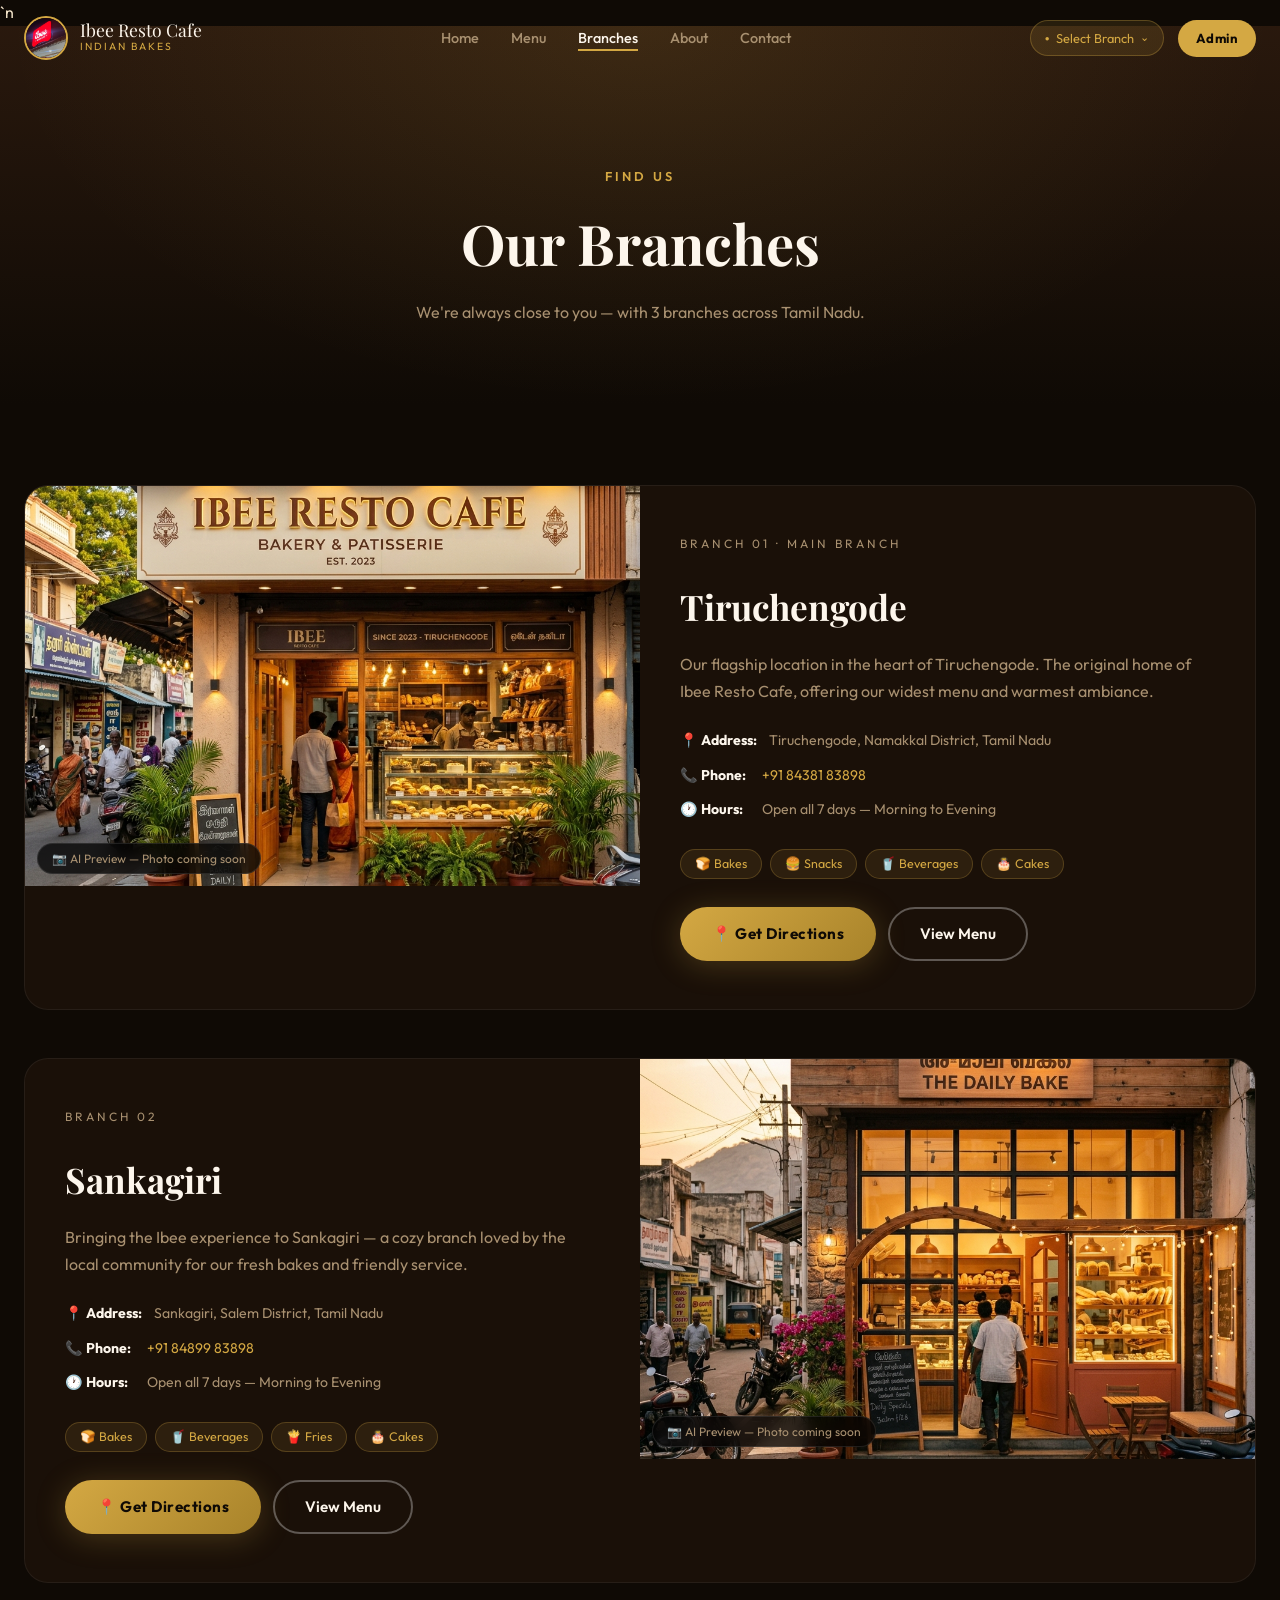
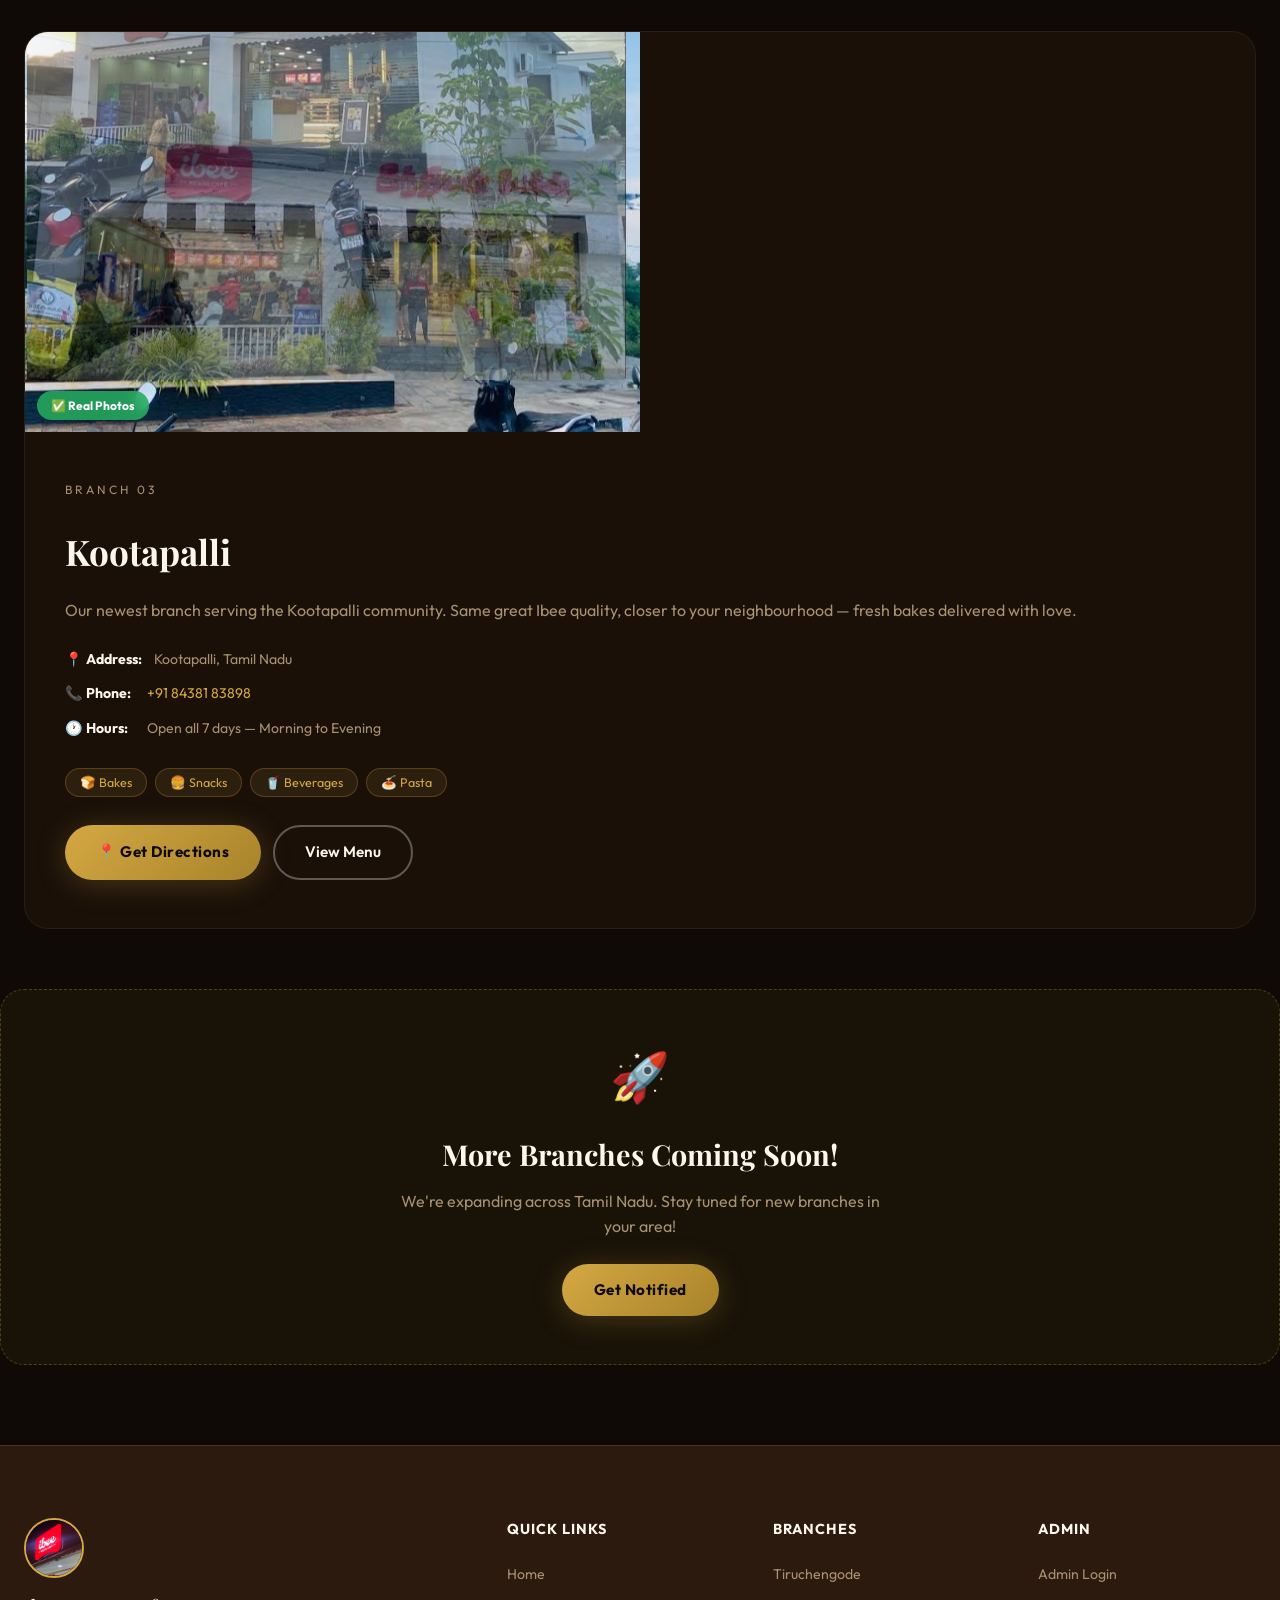
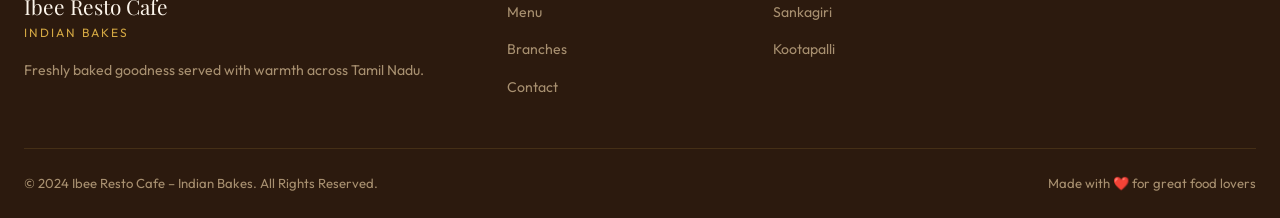
==== commit 6f88c18c: "responsive" ====
--- a/branches.html
+++ b/branches.html
@@ -9,7 +9,7 @@
   <link rel="preconnect" href="https://fonts.googleapis.com" />
   <link rel="preconnect" href="https://fonts.gstatic.com" crossorigin />
   <link href="https://fonts.googleapis.com/css2?family=Playfair+Display:ital,wght@0,400;0,600;0,700;1,400&family=Outfit:wght@300;400;500;600;700&display=swap" rel="stylesheet" />
-  <link rel="stylesheet" href="css/style.css" />
+  <link rel="stylesheet" href="css/style.css" />`n  <link rel="stylesheet" href="css/mobile.css" />
 </head>
 <body>
 
--- a/css/mobile.css
+++ b/css/mobile.css
@@ -0,0 +1,203 @@
+/* ================================================================
+   MOBILE RESPONSIVE OVERHAUL — Full Fix
+   ================================================================ */
+
+/* ---- TABLET (max 768px) ---- */
+@media (max-width: 768px) {
+
+  /* NAVBAR */
+  .navbar { padding: 0 16px; }
+  .nav-container { height: 62px; }
+  .nav-logo-img { width: 36px; height: 36px; }
+  .nav-brand { font-size: 0.88rem; }
+  .nav-tagline { font-size: 0.6rem; }
+  .nav-links {
+    display: none; flex-direction: column;
+    position: fixed; top: 62px; left: 0; right: 0; bottom: 0;
+    background: rgba(10,6,2,0.98); backdrop-filter: blur(20px);
+    padding: 24px; gap: 4px;
+    border-bottom: 1px solid rgba(212,168,67,0.2);
+    z-index: 998; overflow-y: auto;
+  }
+  .nav-links.open { display: flex; }
+  .nav-link { font-size: 1rem; padding: 14px 0; border-bottom: 1px solid rgba(255,255,255,0.06); width: 100%; }
+  .hamburger { display: flex; }
+  .btn-admin { font-size: 0.7rem; padding: 6px 10px; }
+  .branch-indicator { font-size: 0.7rem; padding: 5px 9px; gap: 4px; }
+
+  /* HERO */
+  .hero { min-height: 100svh; }
+  .hero-content { padding: 0 20px; gap: 10px; }
+  .hero-logo-wrap { width: 130px; height: 130px; margin-bottom: 12px; }
+  .hero-logo-main { width: 130px; height: 130px; }
+  .hero-logo-glow { inset: -8px; }
+  .hero-badge { font-size: 0.7rem; padding: 5px 12px; margin-bottom: 10px; }
+  .hero-title { gap: 4px; }
+  .hero-title-main { font-size: 2rem; }
+  .hero-title-sub { font-size: 1rem; letter-spacing: 2px; }
+  .hero-desc { font-size: 0.85rem; margin-bottom: 20px; }
+  .hero-cta { flex-direction: column; align-items: center; gap: 10px; width: 100%; }
+  .hero-cta a { width: 100%; max-width: 300px; text-align: center; padding: 13px 20px; font-size: 0.92rem; box-sizing: border-box; }
+  .hero-scroll-hint { display: none; }
+
+  /* BRANCH OVERLAY */
+  .branch-overlay-inner { padding: 20px 14px; max-width: 100%; }
+  .branch-logo { width: 75px; height: 75px; }
+  .branch-title { font-size: 1.3rem; }
+  .branch-subtitle { font-size: 0.8rem; }
+  .branch-card { padding: 20px 14px; border-radius: 18px; }
+  .branch-grid { grid-template-columns: 1fr; gap: 10px; }
+  .branch-btn { padding: 14px; }
+  .branch-name { font-size: 0.95rem; }
+  .btn-detect { font-size: 0.82rem; padding: 10px 14px; }
+  .branch-prompt { font-size: 0.88rem; }
+  .detect-row { flex-direction: column; gap: 8px; align-items: center; }
+
+  /* FEATURES STRIP */
+  .features-strip { flex-wrap: wrap; gap: 10px; padding: 14px 16px; justify-content: center; }
+  .feature-item { font-size: 0.76rem; flex: 0 0 calc(50% - 8px); justify-content: center; }
+  .feat-divider { display: none; }
+  .feat-img { width: 26px; height: 26px; }
+  .feat-emoji { font-size: 1.3rem; }
+
+  /* GENERAL SECTIONS */
+  .section { padding: 52px 0; }
+  .container { padding: 0 16px; }
+  .section-title { font-size: 1.75rem; }
+  .section-header { margin-bottom: 32px; }
+
+  /* ABOUT */
+  .about-grid { grid-template-columns: 1fr; gap: 32px; }
+  .about-img-main { border-radius: 16px; height: 260px; object-fit: cover; }
+  .about-img-float { width: 105px; height: 105px; right: 0; }
+  .about-stats { flex-wrap: wrap; gap: 16px; justify-content: flex-start; }
+  .about-stat-num { font-size: 1.6rem; }
+
+  /* PHOTO STRIP */
+  .photo-strip { grid-template-columns: repeat(2, 1fr); gap: 8px; }
+  .photo-strip-item { border-radius: 10px; height: 120px; }
+
+  /* REVIEWS */
+  .reviews-grid { grid-template-columns: 1fr; gap: 14px; }
+  .review-card { padding: 20px; }
+
+  /* CONTACT */
+  .contact-grid { grid-template-columns: 1fr; gap: 12px; }
+  .contact-card { padding: 22px 18px; border-radius: 16px; }
+  .contact-icon { font-size: 1.8rem; }
+  .contact-hours-list { font-size: 0.82rem; }
+
+  /* FOOTER */
+  .footer-grid { grid-template-columns: 1fr; gap: 28px; }
+  .footer-brand { text-align: center; }
+  .footer-logo-wrap { margin: 0 auto 14px; }
+  .footer-bottom { flex-direction: column; gap: 6px; text-align: center; font-size: 0.78rem; }
+
+  /* BRANCHES PAGE */
+  .branches-hero-title { font-size: 1.8rem; }
+  .branch-tabs { flex-wrap: wrap; gap: 8px; justify-content: center; padding: 0 12px; }
+  .branch-tab-btn { font-size: 0.78rem; padding: 8px 14px; }
+  .branch-img-wrap { height: 200px; border-radius: 14px 14px 0 0; }
+  .gallery-grid { grid-template-columns: repeat(2, 1fr); gap: 8px; }
+  .gallery-item { height: 120px; border-radius: 10px; }
+  .branch-detail-info { padding: 22px 18px; }
+  .branch-detail-name { font-size: 1.6rem; }
+  .branch-gallery-tabs { flex-wrap: wrap; gap: 8px; }
+  .branch-detail-item { font-size: 0.85rem; }
+
+  /* MENU PAGE */
+  .menu-section-block { padding: 36px 0 0; }
+  .cat-title { font-size: 1.35rem; }
+  .cat-header { margin-bottom: 18px; }
+  .menu-card-grid { grid-template-columns: repeat(2, 1fr); gap: 10px; }
+  .menu-list-grid { grid-template-columns: 1fr; gap: 8px; }
+  .menu-list-item { padding: 12px 14px; }
+  .menu-sticky-tabs { top: 62px; padding: 8px 0; margin-bottom: 28px; }
+  .menu-sticky-tabs .tab-scroll { padding: 0 12px; gap: 7px; }
+  .sticky-tab-btn { padding: 6px 12px; font-size: 0.74rem; }
+  .card-img-wrap { height: 120px; }
+  .menu-item-card .item-name { font-size: 0.8rem; padding: 8px 10px 2px; }
+  .menu-item-card .item-note { font-size: 0.68rem; padding: 0 10px 6px; }
+  .menu-item-card .item-price-bar { font-size: 0.82rem; padding: 7px 10px; }
+  .menu-item-card .item-badge { font-size: 0.62rem; margin: 3px 10px 0; }
+  .prep-note { font-size: 0.74rem; }
+
+  /* LIGHTBOX */
+  .lb-overlay { padding: 10px; align-items: flex-end; }
+  .lb-box { max-height: 92vh; border-radius: 20px 20px 16px 16px; }
+  .lb-img { height: 200px; }
+  .lb-body { padding: 16px 18px 24px; }
+  .lb-title { font-size: 1.25rem; }
+  .lb-price2 { font-size: 1.5rem; }
+  .lb-desc { font-size: 0.82rem; }
+
+  /* ADMIN */
+  .admin-sidebar { position: fixed; left: -260px; width: 260px; height: 100vh; transition: left 0.3s; z-index: 500; }
+  .admin-sidebar.mobile-open { left: 0; box-shadow: 4px 0 20px rgba(0,0,0,0.5); }
+  .admin-main { margin-left: 0; padding: 16px; }
+  .stats-grid { grid-template-columns: 1fr 1fr; gap: 12px; }
+  .admin-page-title { font-size: 1.2rem; }
+  .admin-table { font-size: 0.82rem; }
+  .admin-table th, .admin-table td { padding: 10px 12px; }
+
+  /* ORDER PAGE */
+  .order-layout { grid-template-columns: 1fr; gap: 0; padding: 80px 0 160px; }
+  .order-items-grid { grid-template-columns: repeat(2, 1fr); gap: 10px; }
+  .order-item-img { height: 110px; }
+  .order-item-name { font-size: 0.82rem; }
+  .order-item-price { font-size: 0.9rem; }
+  .cart-panel { position: fixed; bottom: 0; left: 0; right: 0; z-index: 200; border-radius: 20px 20px 0 0; max-height: 50vh; display: none; }
+  .float-cart-btn { display: flex; }
+  .category-filter { gap: 8px; }
+  .cat-filter-btn { font-size: 0.75rem; padding: 6px 12px; }
+
+  /* PAGE HERO */
+  .page-hero { padding: 80px 16px 36px; min-height: 160px; }
+  .page-hero-title { font-size: 1.8rem; }
+  .page-hero-desc { font-size: 0.85rem; }
+}
+
+/* ---- SMALL MOBILE (max 480px) ---- */
+@media (max-width: 480px) {
+  .hero-logo-wrap { width: 110px; height: 110px; }
+  .hero-logo-main { width: 110px; height: 110px; }
+  .hero-title-main { font-size: 1.7rem; }
+  .hero-title-sub { font-size: 0.9rem; letter-spacing: 2px; }
+  .menu-card-grid { grid-template-columns: 1fr; }
+  .order-items-grid { grid-template-columns: 1fr; }
+  .section-title { font-size: 1.5rem; }
+  .photo-strip { grid-template-columns: repeat(2, 1fr); }
+  .gallery-grid { grid-template-columns: repeat(2, 1fr); }
+  .gallery-item { height: 100px; }
+  .feature-item { flex: 0 0 100%; justify-content: flex-start; padding: 0 8px; }
+  .footer-brand-name { font-size: 1rem; }
+  .stats-grid { grid-template-columns: 1fr; }
+  .stat-card { padding: 18px; }
+  .stat-num { font-size: 1.8rem; }
+  .contact-card { padding: 18px 14px; }
+  .page-hero-title { font-size: 1.5rem; }
+  .branch-title { font-size: 1.15rem; }
+}
+
+/* ---- EXTRA SMALL (max 360px) ---- */
+@media (max-width: 360px) {
+  .hero-logo-wrap { width: 95px; height: 95px; }
+  .hero-logo-main { width: 95px; height: 95px; }
+  .hero-title-main { font-size: 1.5rem; }
+  .btn-primary, .btn-outline { font-size: 0.85rem; padding: 11px 18px; }
+  .nav-brand { font-size: 0.78rem; }
+  .nav-logo-img { width: 30px; height: 30px; }
+  .container { padding: 0 12px; }
+}
+
+/* Touch device optimizations */
+@media (hover: none) and (pointer: coarse) {
+  .menu-item-card:hover { transform: none; box-shadow: none; }
+  .menu-item-card:active { transform: scale(0.97); transition: transform 0.1s; }
+  .btn-add-cart:active { transform: scale(0.95); }
+  .tap-hint { display: none; }
+  .menu-item-card:hover .card-img-wrap img { transform: none; }
+  .sticky-tab-btn { padding: 9px 14px; }
+  .branch-btn:active { transform: scale(0.97); }
+  .nav-link { padding: 16px 0; }
+}
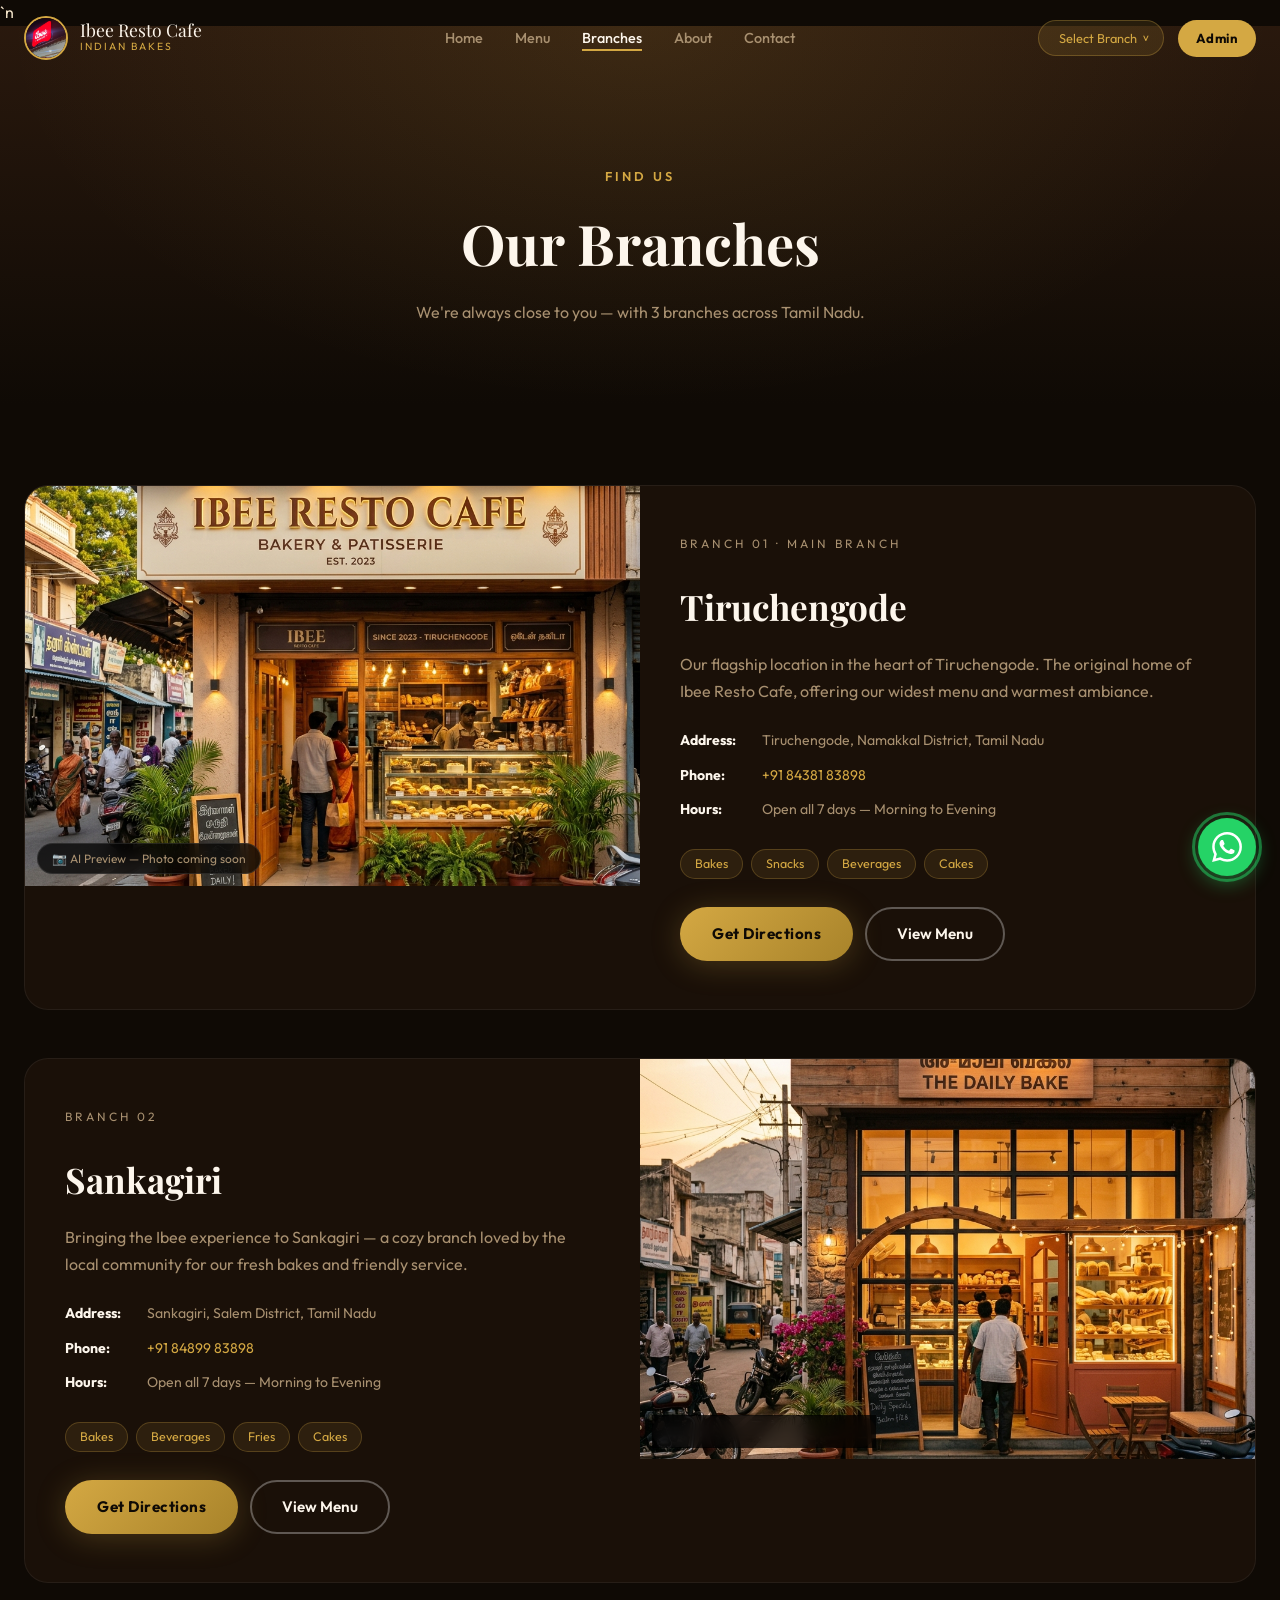
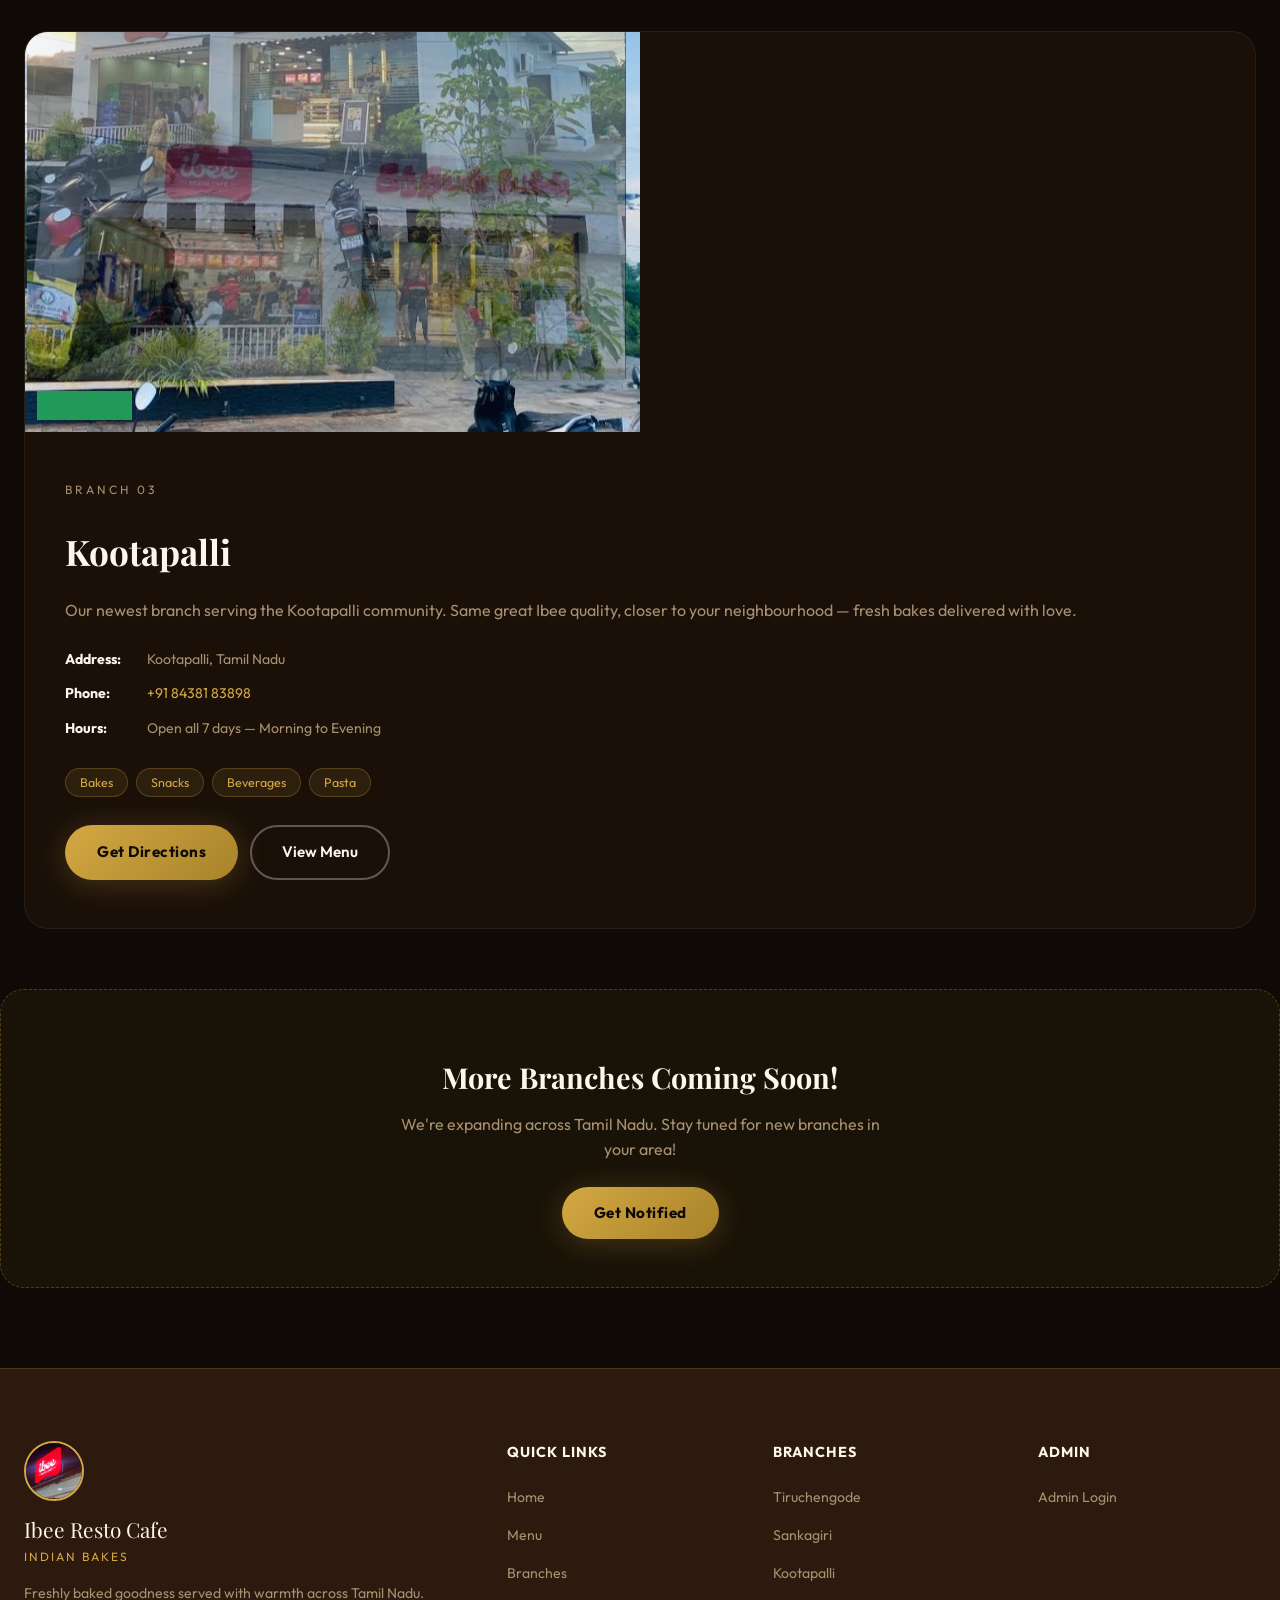
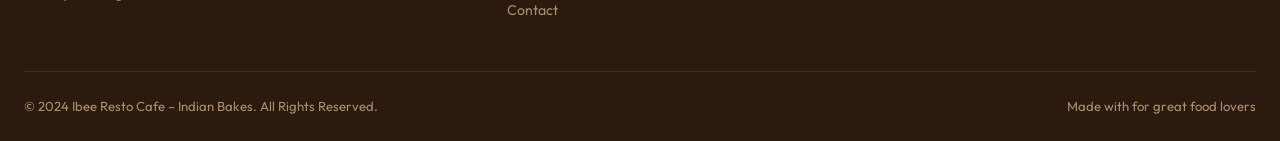
==== commit 1d635898: "responsive" ====
--- a/branches.html
+++ b/branches.html
@@ -32,9 +32,9 @@
       </ul>
       <div class="nav-actions">
         <div class="branch-indicator" id="nav-branch-indicator" onclick="changeBranch()">
-          <span class="bi-dot">●</span>
+          <span class="bi-dot"></span>
           <span id="current-branch-nav">Select Branch</span>
-          <span class="bi-arrow">⌄</span>
+          <span class="bi-arrow">v</span>
         </div>
         <a href="admin/login.html" class="btn-admin">Admin</a>
         <button class="hamburger" id="hamburger" onclick="toggleMenu()">
@@ -53,27 +53,27 @@
         <p class="branch-subtitle">Indian Bakes</p>
       </div>
       <div class="branch-card">
-        <p class="branch-prompt">🗺️ Select Your Nearest Branch</p>
+        <p class="branch-prompt"> Select Your Nearest Branch</p>
         <div class="branch-detect-row">
           <button id="detect-location-btn" class="btn-detect" onclick="detectLocation()">
-            <span class="icon">📍</span> Auto Detect Location
+            <span class="icon"></span> Auto Detect Location
           </button>
           <span class="or-divider">or</span>
           <span class="manual-label">choose manually</span>
         </div>
         <div class="branch-grid">
           <button class="branch-btn" onclick="selectBranch('tiruchengode')" id="branch-tiruchengode">
-            <span class="branch-icon">🏪</span>
+            <span class="branch-icon"></span>
             <span class="branch-name">Tiruchengode</span>
             <span class="branch-tag">Main Branch</span>
           </button>
           <button class="branch-btn" onclick="selectBranch('sankagiri')" id="branch-sankagiri">
-            <span class="branch-icon">🏪</span>
+            <span class="branch-icon"></span>
             <span class="branch-name">Sankagiri</span>
             <span class="branch-tag">Branch</span>
           </button>
           <button class="branch-btn" onclick="selectBranch('kootapalli')" id="branch-kootapalli">
-            <span class="branch-icon">🏪</span>
+            <span class="branch-icon"></span>
             <span class="branch-name">Kootapalli</span>
             <span class="branch-tag">Branch</span>
           </button>
@@ -110,26 +110,26 @@
               <p>Our flagship location in the heart of Tiruchengode. The original home of Ibee Resto Cafe, offering our widest menu and warmest ambiance.</p>
               <div class="branch-details-list">
                 <div class="branch-detail-item">
-                  <strong>📍 Address:</strong>
+                  <strong> Address:</strong>
                   <span>Tiruchengode, Namakkal District, Tamil Nadu</span>
                 </div>
                 <div class="branch-detail-item">
-                  <strong>📞 Phone:</strong>
+                  <strong> Phone:</strong>
                   <span><a href="tel:+918438183898" style="color:var(--gold);">+91 84381 83898</a></span>
                 </div>
                 <div class="branch-detail-item">
-                  <strong>🕐 Hours:</strong>
+                  <strong> Hours:</strong>
                   <span>Open all 7 days — Morning to Evening</span>
                 </div>
               </div>
               <div class="branch-menu-pills">
-                <span class="branch-pill">🍞 Bakes</span>
-                <span class="branch-pill">🍔 Snacks</span>
-                <span class="branch-pill">🥤 Beverages</span>
-                <span class="branch-pill">🎂 Cakes</span>
+                <span class="branch-pill"> Bakes</span>
+                <span class="branch-pill"> Snacks</span>
+                <span class="branch-pill"> Beverages</span>
+                <span class="branch-pill"> Cakes</span>
               </div>
               <div class="branch-actions">
-                <a href="https://maps.google.com/?q=Tiruchengode,Tamil+Nadu" target="_blank" rel="noopener" class="btn-primary">📍 Get Directions</a>
+                <a href="https://maps.google.com/?q=Tiruchengode,Tamil+Nadu" target="_blank" rel="noopener" class="btn-primary"> Get Directions</a>
                 <a href="menu.html" class="btn-outline" onclick="localStorage.setItem('ibee_branch','tiruchengode')">View Menu</a>
               </div>
             </div>
@@ -149,26 +149,26 @@
               <p>Bringing the Ibee experience to Sankagiri — a cozy branch loved by the local community for our fresh bakes and friendly service.</p>
               <div class="branch-details-list">
                 <div class="branch-detail-item">
-                  <strong>📍 Address:</strong>
+                  <strong> Address:</strong>
                   <span>Sankagiri, Salem District, Tamil Nadu</span>
                 </div>
                 <div class="branch-detail-item">
-                  <strong>📞 Phone:</strong>
+                  <strong> Phone:</strong>
                   <span><a href="tel:+918489983898" style="color:var(--gold);">+91 84899 83898</a></span>
                 </div>
                 <div class="branch-detail-item">
-                  <strong>🕐 Hours:</strong>
+                  <strong> Hours:</strong>
                   <span>Open all 7 days — Morning to Evening</span>
                 </div>
               </div>
               <div class="branch-menu-pills">
-                <span class="branch-pill">🍞 Bakes</span>
-                <span class="branch-pill">🥤 Beverages</span>
-                <span class="branch-pill">🍟 Fries</span>
-                <span class="branch-pill">🎂 Cakes</span>
+                <span class="branch-pill"> Bakes</span>
+                <span class="branch-pill"> Beverages</span>
+                <span class="branch-pill"> Fries</span>
+                <span class="branch-pill"> Cakes</span>
               </div>
               <div class="branch-actions">
-                <a href="https://maps.google.com/?q=Sankagiri,Salem,Tamil+Nadu" target="_blank" rel="noopener" class="btn-primary">📍 Get Directions</a>
+                <a href="https://maps.google.com/?q=Sankagiri,Salem,Tamil+Nadu" target="_blank" rel="noopener" class="btn-primary"> Get Directions</a>
                 <a href="menu.html" class="btn-outline" onclick="localStorage.setItem('ibee_branch','sankagiri')">View Menu</a>
               </div>
             </div>
@@ -188,7 +188,7 @@
                 <img src="images/cafe_exterior2.jpg" onclick="switchKoot(1)" class="koot-thumb" />
                 <img src="images/cafe_exterior3.jpg" onclick="switchKoot(2)" class="koot-thumb" />
               </div>
-              <div class="branch-img-real-badge">✅ Real Photos</div>
+              <div class="branch-img-real-badge"> Real Photos</div>
             </div>
             </div>
             <div class="branch-info">
@@ -197,26 +197,26 @@
               <p>Our newest branch serving the Kootapalli community. Same great Ibee quality, closer to your neighbourhood — fresh bakes delivered with love.</p>
               <div class="branch-details-list">
                 <div class="branch-detail-item">
-                  <strong>📍 Address:</strong>
+                  <strong> Address:</strong>
                   <span>Kootapalli, Tamil Nadu</span>
                 </div>
                 <div class="branch-detail-item">
-                  <strong>📞 Phone:</strong>
+                  <strong> Phone:</strong>
                   <span><a href="tel:+918438183898" style="color:var(--gold);">+91 84381 83898</a></span>
                 </div>
                 <div class="branch-detail-item">
-                  <strong>🕐 Hours:</strong>
+                  <strong> Hours:</strong>
                   <span>Open all 7 days — Morning to Evening</span>
                 </div>
               </div>
               <div class="branch-menu-pills">
-                <span class="branch-pill">🍞 Bakes</span>
-                <span class="branch-pill">🍔 Snacks</span>
-                <span class="branch-pill">🥤 Beverages</span>
-                <span class="branch-pill">🍝 Pasta</span>
+                <span class="branch-pill"> Bakes</span>
+                <span class="branch-pill"> Snacks</span>
+                <span class="branch-pill"> Beverages</span>
+                <span class="branch-pill"> Pasta</span>
               </div>
               <div class="branch-actions">
-                <a href="https://maps.google.com/?q=Kootapalli,Tamil+Nadu" target="_blank" rel="noopener" class="btn-primary">📍 Get Directions</a>
+                <a href="https://maps.google.com/?q=Kootapalli,Tamil+Nadu" target="_blank" rel="noopener" class="btn-primary"> Get Directions</a>
                 <a href="menu.html" class="btn-outline" onclick="localStorage.setItem('ibee_branch','kootapalli')">View Menu</a>
               </div>
             </div>
@@ -225,7 +225,7 @@
 
         <!-- More Branches Coming Soon -->
         <div style="text-align:center; margin-top:60px; padding:48px; background:rgba(212,168,67,0.05); border:1px dashed rgba(212,168,67,0.3); border-radius:24px;">
-          <div style="font-size:3rem;margin-bottom:16px;">🚀</div>
+          <div style="font-size:3rem;margin-bottom:16px;"></div>
           <h3 style="font-family:var(--font-display);font-size:1.8rem;color:var(--cream);margin-bottom:12px;">More Branches Coming Soon!</h3>
           <p style="color:var(--text-muted);max-width:480px;margin:0 auto 24px;">We're expanding across Tamil Nadu. Stay tuned for new branches in your area!</p>
           <a href="index.html#contact" class="btn-primary">Get Notified</a>
@@ -271,7 +271,7 @@
       </div>
       <div class="footer-bottom">
         <p>© 2024 Ibee Resto Cafe – Indian Bakes. All Rights Reserved.</p>
-        <p>Made with ❤️ for great food lovers</p>
+        <p>Made with  for great food lovers</p>
       </div>
     </div>
   </footer>
--- a/css/mobile.css
+++ b/css/mobile.css
@@ -201,3 +201,25 @@
   .branch-btn:active { transform: scale(0.97); }
   .nav-link { padding: 16px 0; }
 }
+
+/* ================================================================
+   EMOJI FIX � Mobile render fix
+   ================================================================ */
+* {
+  font-family: 'Outfit', 'Segoe UI Emoji', 'Apple Color Emoji', 'Noto Color Emoji', 'Twemoji Mozilla', sans-serif;
+}
+/* Hide emojis in nav tabs on small screens � show text only */
+@media (max-width: 480px) {
+  .sticky-tab-btn { font-size: 0px; letter-spacing: 0; }
+  .sticky-tab-btn::first-letter { font-size: 13px; }
+  /* Better: hide emoji, show only text using pseudo approach */
+}
+/* Emoji sizing fix for all buttons */
+.sticky-tab-btn, .cat-filter-btn, .branch-tab-btn, .tab-btn, .btn-primary, .btn-outline, .btn-add-cart {
+  font-family: 'Outfit', 'Segoe UI Emoji', 'Apple Color Emoji', 'Noto Color Emoji', sans-serif !important;
+}
+/* Fix emoji-only elements */
+.cat-emoji, .feat-emoji, .contact-icon, .branch-icon {
+  font-family: 'Segoe UI Emoji', 'Apple Color Emoji', 'Noto Color Emoji', 'Twemoji Mozilla', sans-serif;
+  line-height: 1;
+}
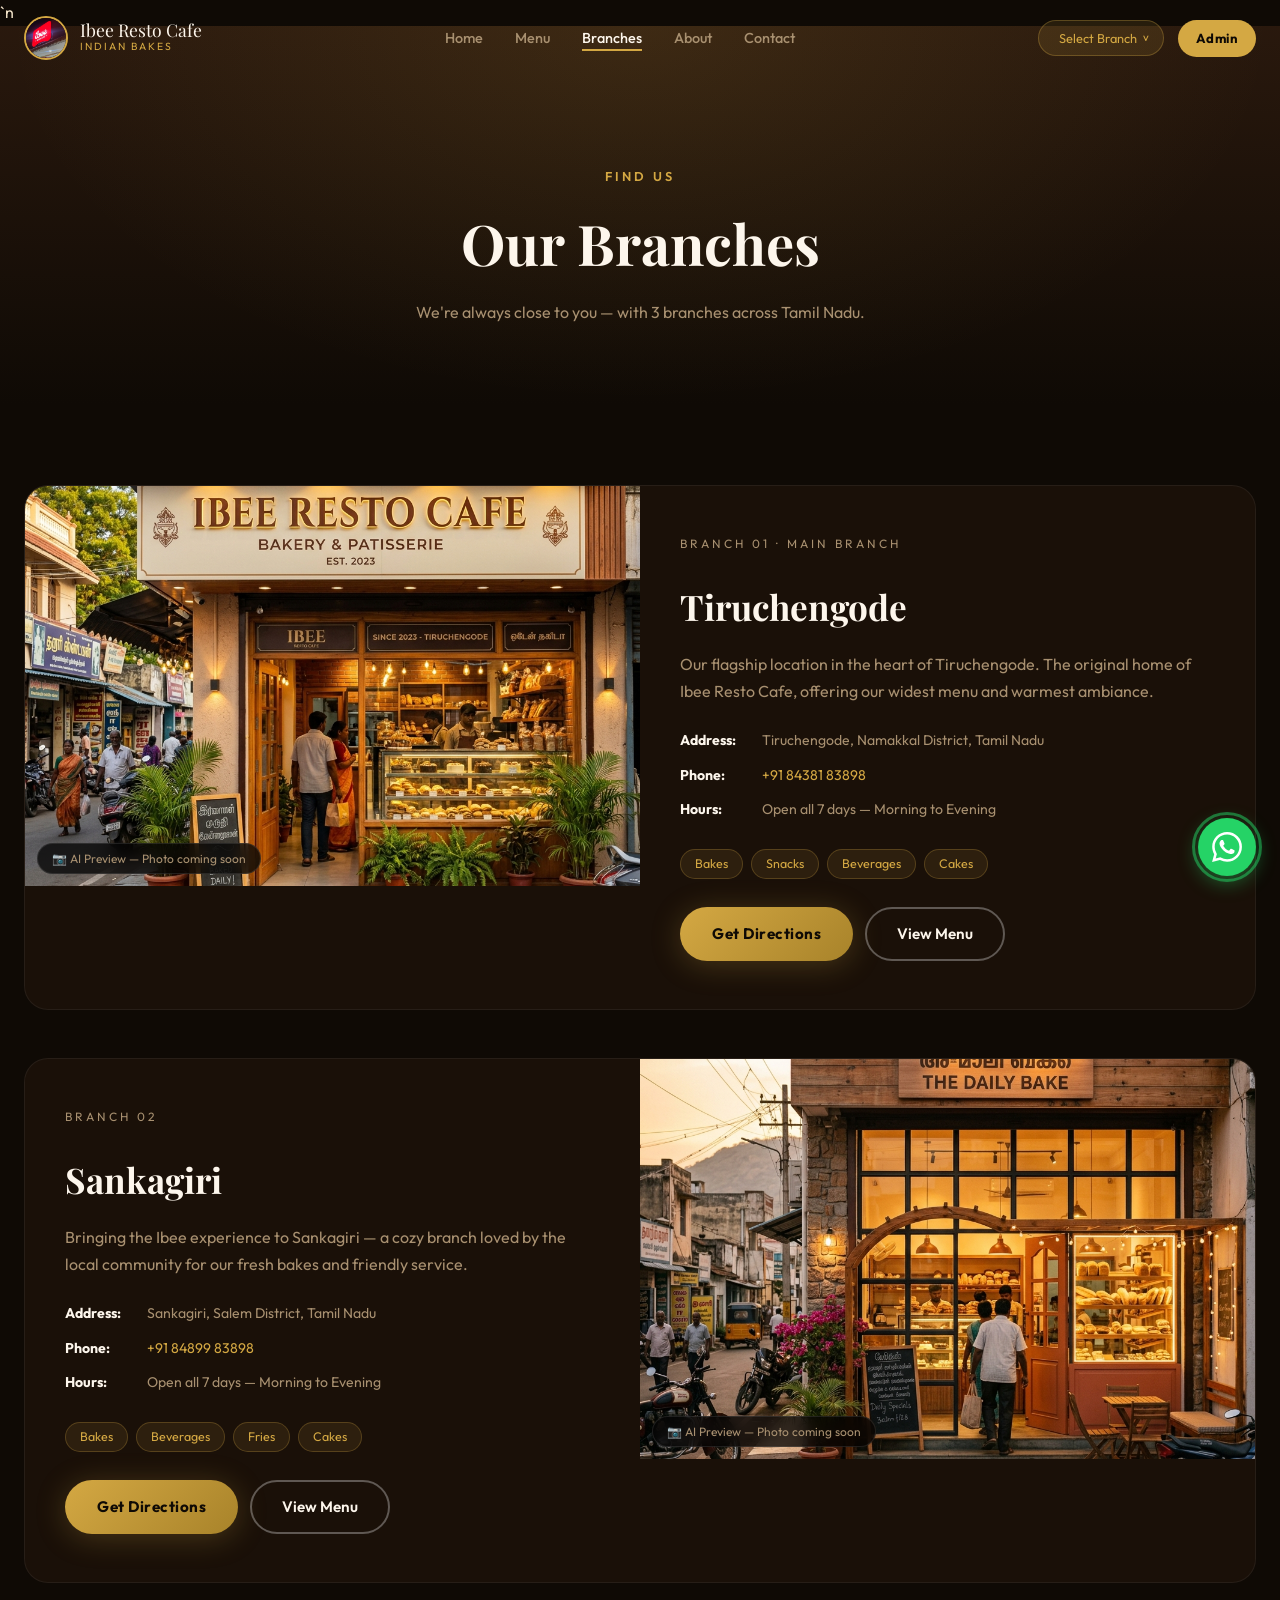
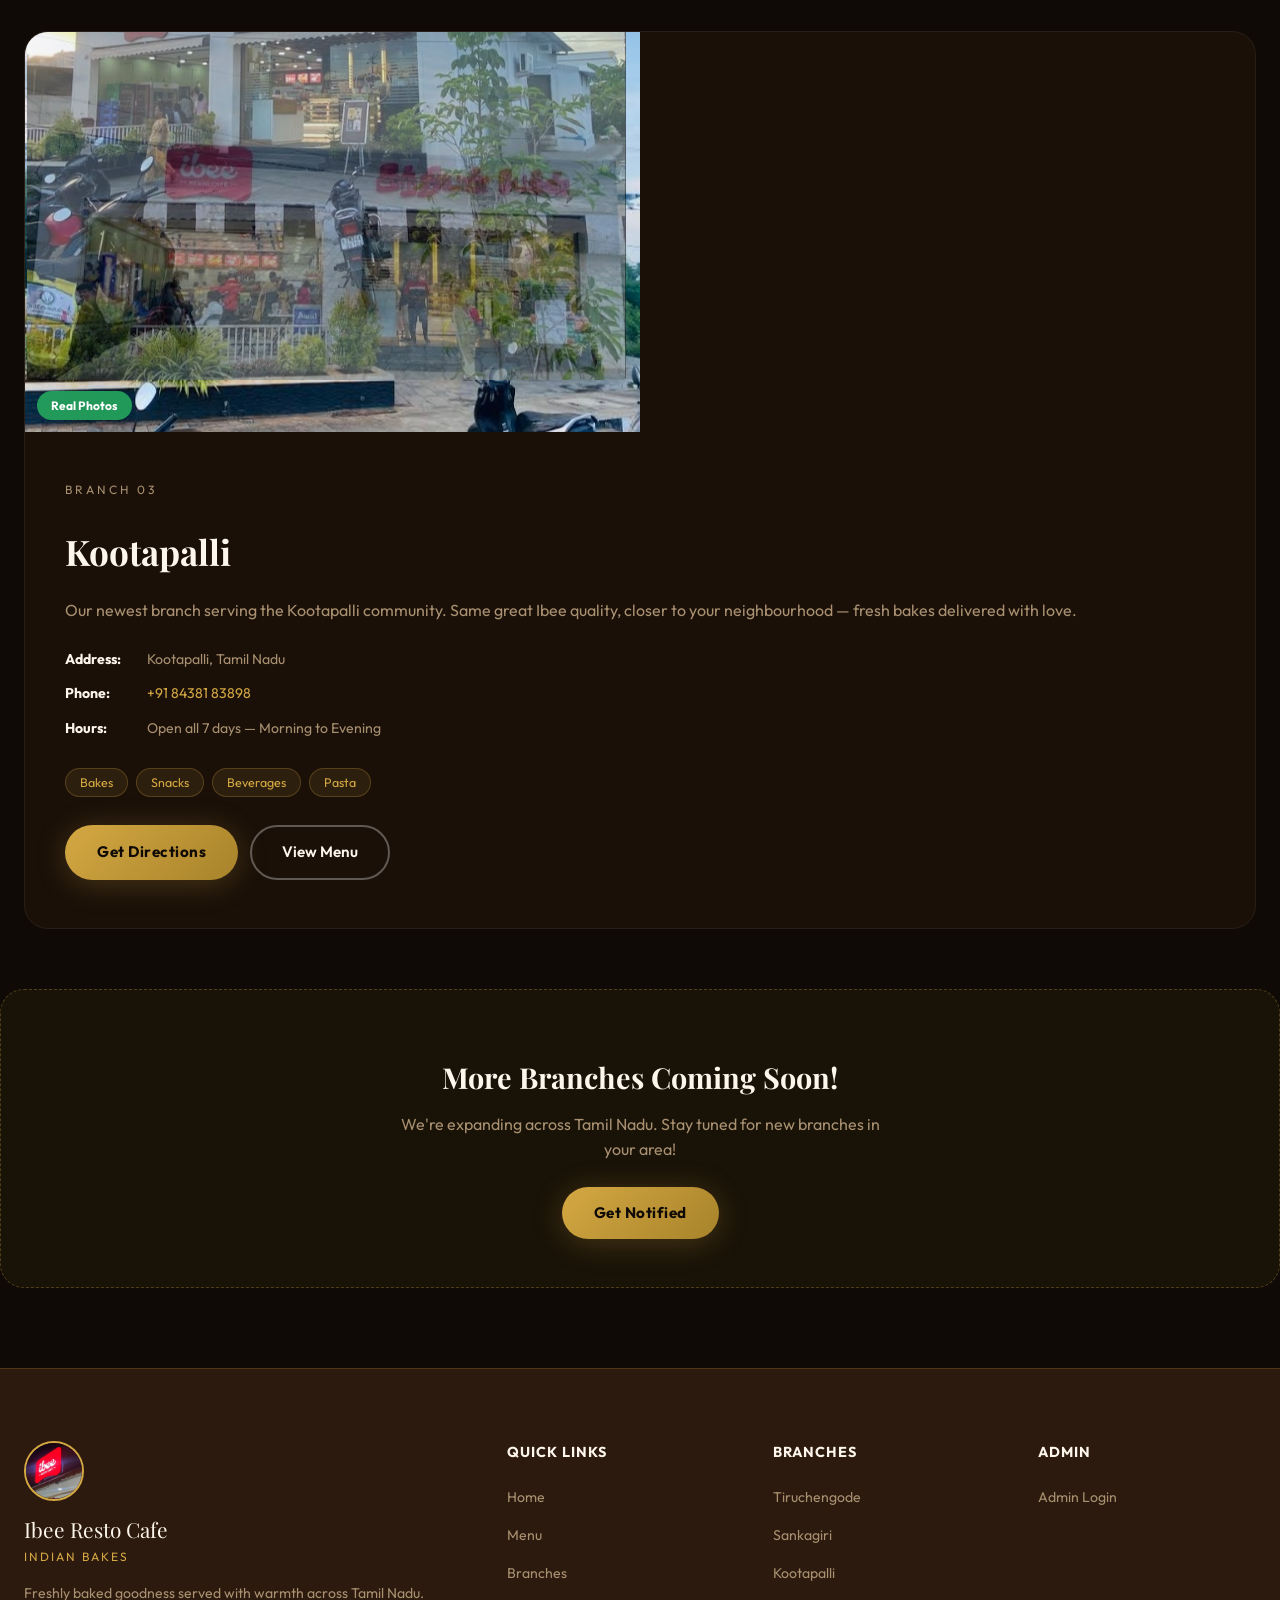
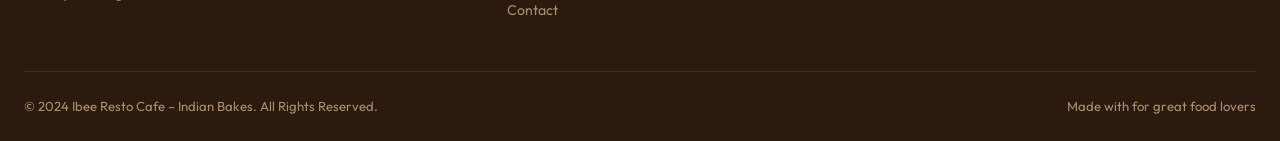
==== commit afde752d: "responsive" ====
--- a/branches.html
+++ b/branches.html
@@ -10,6 +10,7 @@
   <link rel="preconnect" href="https://fonts.gstatic.com" crossorigin />
   <link href="https://fonts.googleapis.com/css2?family=Playfair+Display:ital,wght@0,400;0,600;0,700;1,400&family=Outfit:wght@300;400;500;600;700&display=swap" rel="stylesheet" />
   <link rel="stylesheet" href="css/style.css" />`n  <link rel="stylesheet" href="css/mobile.css" />
+  <link rel="stylesheet" href="https://cdnjs.cloudflare.com/ajax/libs/font-awesome/6.5.0/css/all.min.css" />
 </head>
 <body>
 
@@ -56,7 +57,7 @@
         <p class="branch-prompt"> Select Your Nearest Branch</p>
         <div class="branch-detect-row">
           <button id="detect-location-btn" class="btn-detect" onclick="detectLocation()">
-            <span class="icon"></span> Auto Detect Location
+            <span class="icon"></span> <i class="fa-solid fa-location-crosshairs"></i> Auto Detect Location
           </button>
           <span class="or-divider">or</span>
           <span class="manual-label">choose manually</span>
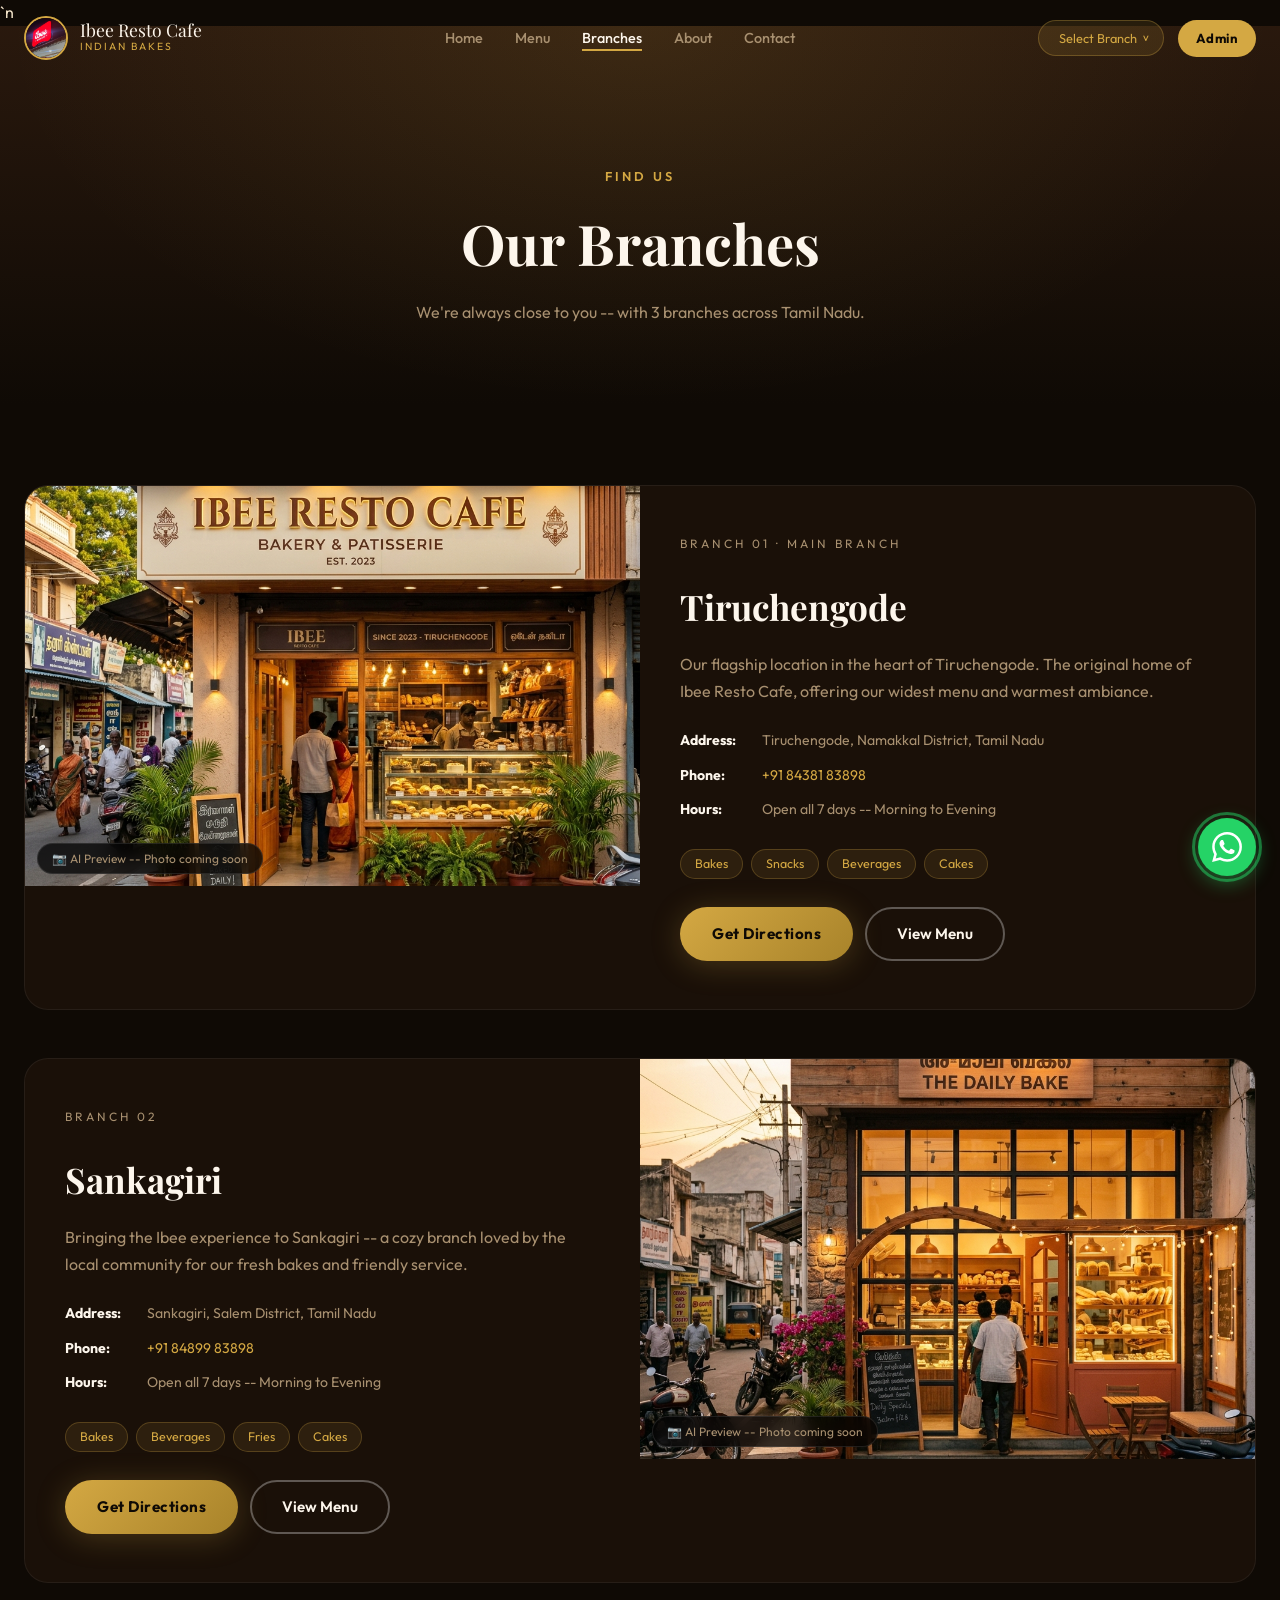
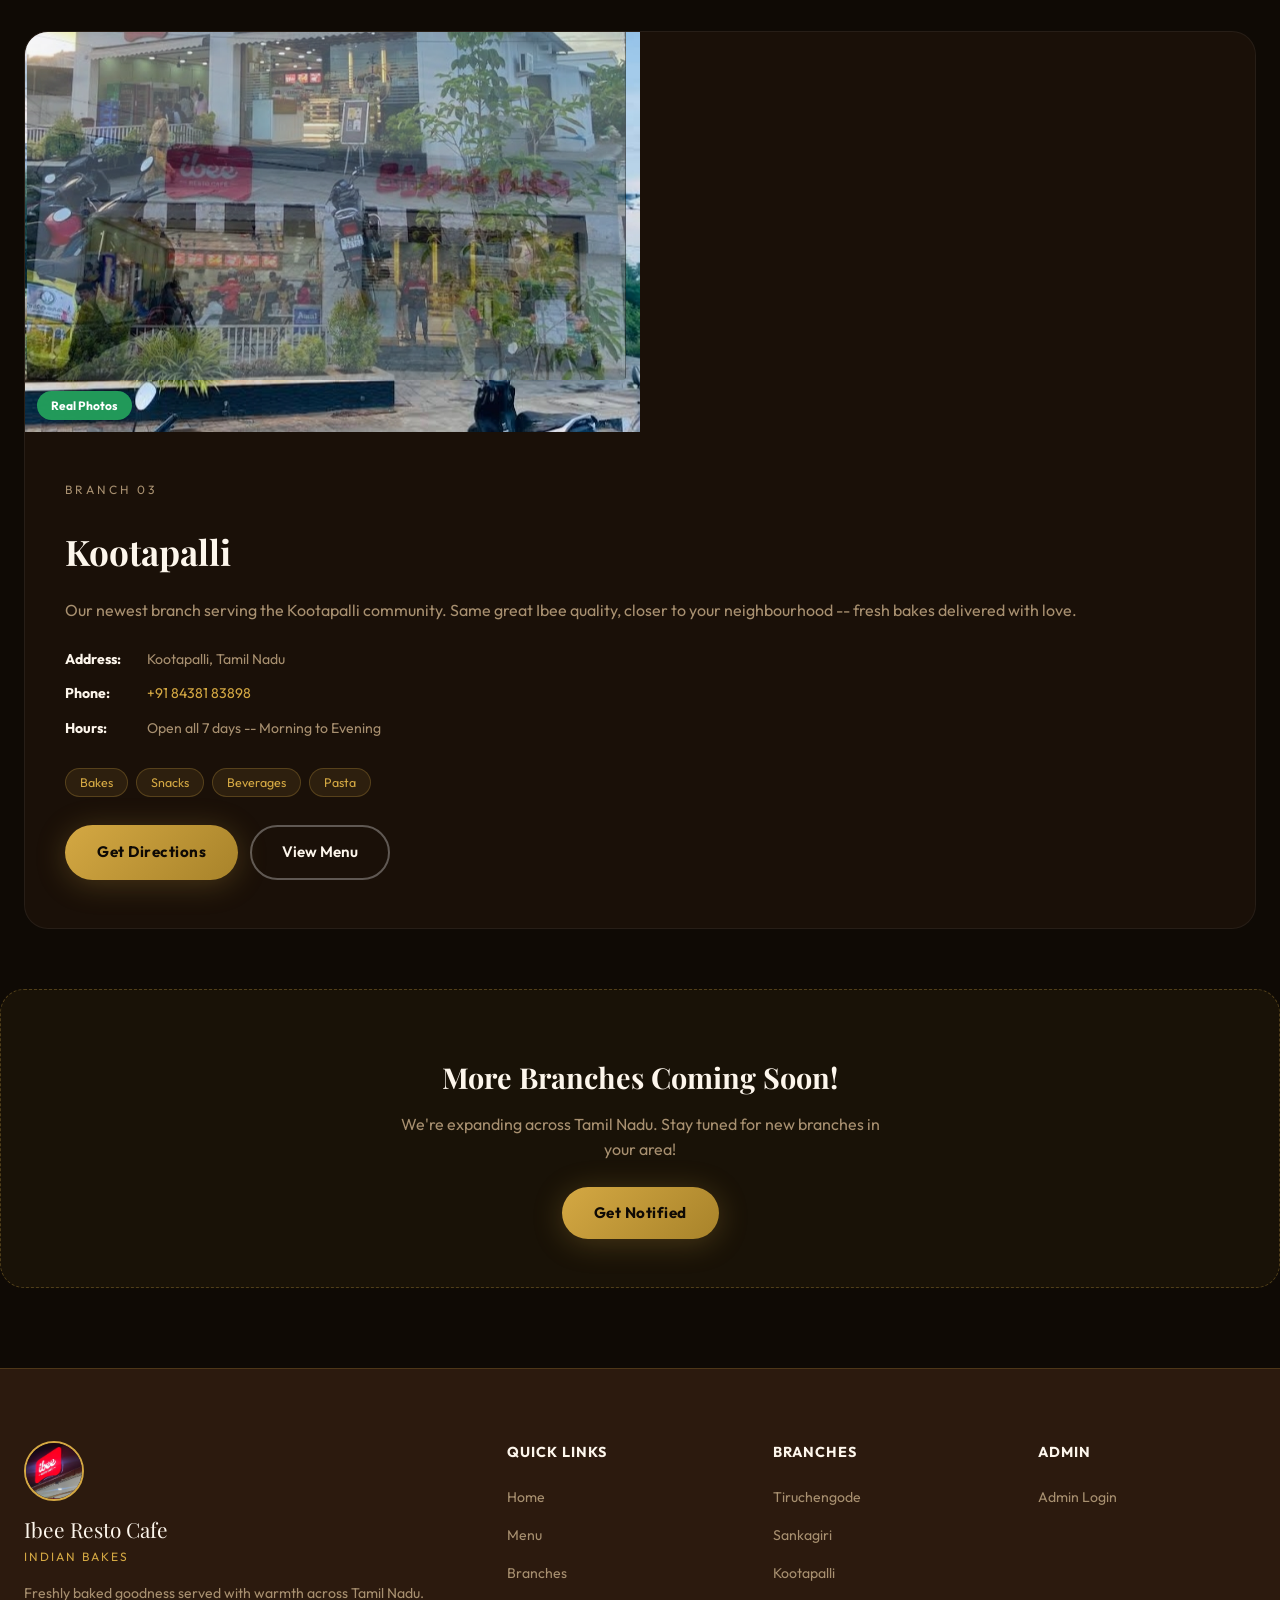
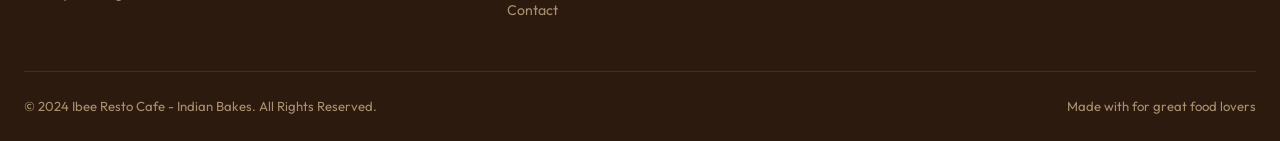
==== commit cd3512c3: "Remove emojis, add Font Awesome icons, mobile responsive" ====
--- a/branches.html
+++ b/branches.html
@@ -3,8 +3,8 @@
 <head>
   <meta charset="UTF-8" />
   <meta name="viewport" content="width=device-width, initial-scale=1.0" />
-  <title>Our Branches – Ibee Resto Cafe | Tiruchengode | Sankagiri | Kootapalli</title>
-  <meta name="description" content="Find your nearest Ibee Resto Cafe – Indian Bakes branch. Located in Tiruchengode, Sankagiri and Kootapalli. Get directions and contact info." />
+  <title>Our Branches - Ibee Resto Cafe | Tiruchengode | Sankagiri | Kootapalli</title>
+  <meta name="description" content="Find your nearest Ibee Resto Cafe - Indian Bakes branch. Located in Tiruchengode, Sankagiri and Kootapalli. Get directions and contact info." />
   <link rel="icon" href="images/logo.jpg" type="image/jpeg" />
   <link rel="preconnect" href="https://fonts.googleapis.com" />
   <link rel="preconnect" href="https://fonts.gstatic.com" crossorigin />
@@ -89,7 +89,7 @@
     <div class="page-hero-content">
       <p class="section-eyebrow">Find Us</p>
       <h1 class="page-hero-title">Our Branches</h1>
-      <p class="page-hero-desc">We're always close to you — with 3 branches across Tamil Nadu.</p>
+      <p class="page-hero-desc">We're always close to you -- with 3 branches across Tamil Nadu.</p>
     </div>
   </div>
 
@@ -103,7 +103,7 @@
           <div class="branch-detail-inner">
             <div class="branch-img-wrap">
               <img src="images/tiruchengode_branch.png" alt="Tiruchengode Branch" />
-              <div class="branch-img-label">📷 AI Preview — Photo coming soon</div>
+              <div class="branch-img-label">📷 AI Preview -- Photo coming soon</div>
             </div>
             <div class="branch-info">
               <p class="branch-number">Branch 01 · Main Branch</p>
@@ -120,7 +120,7 @@
                 </div>
                 <div class="branch-detail-item">
                   <strong> Hours:</strong>
-                  <span>Open all 7 days — Morning to Evening</span>
+                  <span>Open all 7 days -- Morning to Evening</span>
                 </div>
               </div>
               <div class="branch-menu-pills">
@@ -142,12 +142,12 @@
           <div class="branch-detail-inner reverse">
             <div class="branch-img-wrap">
               <img src="images/sankagiri_branch.png" alt="Sankagiri Branch" />
-              <div class="branch-img-label">📷 AI Preview — Photo coming soon</div>
+              <div class="branch-img-label">📷 AI Preview -- Photo coming soon</div>
             </div>
             <div class="branch-info">
               <p class="branch-number">Branch 02</p>
               <h2>Sankagiri</h2>
-              <p>Bringing the Ibee experience to Sankagiri — a cozy branch loved by the local community for our fresh bakes and friendly service.</p>
+              <p>Bringing the Ibee experience to Sankagiri -- a cozy branch loved by the local community for our fresh bakes and friendly service.</p>
               <div class="branch-details-list">
                 <div class="branch-detail-item">
                   <strong> Address:</strong>
@@ -159,7 +159,7 @@
                 </div>
                 <div class="branch-detail-item">
                   <strong> Hours:</strong>
-                  <span>Open all 7 days — Morning to Evening</span>
+                  <span>Open all 7 days -- Morning to Evening</span>
                 </div>
               </div>
               <div class="branch-menu-pills">
@@ -195,7 +195,7 @@
             <div class="branch-info">
               <p class="branch-number">Branch 03</p>
               <h2>Kootapalli</h2>
-              <p>Our newest branch serving the Kootapalli community. Same great Ibee quality, closer to your neighbourhood — fresh bakes delivered with love.</p>
+              <p>Our newest branch serving the Kootapalli community. Same great Ibee quality, closer to your neighbourhood -- fresh bakes delivered with love.</p>
               <div class="branch-details-list">
                 <div class="branch-detail-item">
                   <strong> Address:</strong>
@@ -207,7 +207,7 @@
                 </div>
                 <div class="branch-detail-item">
                   <strong> Hours:</strong>
-                  <span>Open all 7 days — Morning to Evening</span>
+                  <span>Open all 7 days -- Morning to Evening</span>
                 </div>
               </div>
               <div class="branch-menu-pills">
@@ -271,7 +271,7 @@
         </div>
       </div>
       <div class="footer-bottom">
-        <p>© 2024 Ibee Resto Cafe – Indian Bakes. All Rights Reserved.</p>
+        <p>&copy; 2024 Ibee Resto Cafe - Indian Bakes. All Rights Reserved.</p>
         <p>Made with  for great food lovers</p>
       </div>
     </div>
